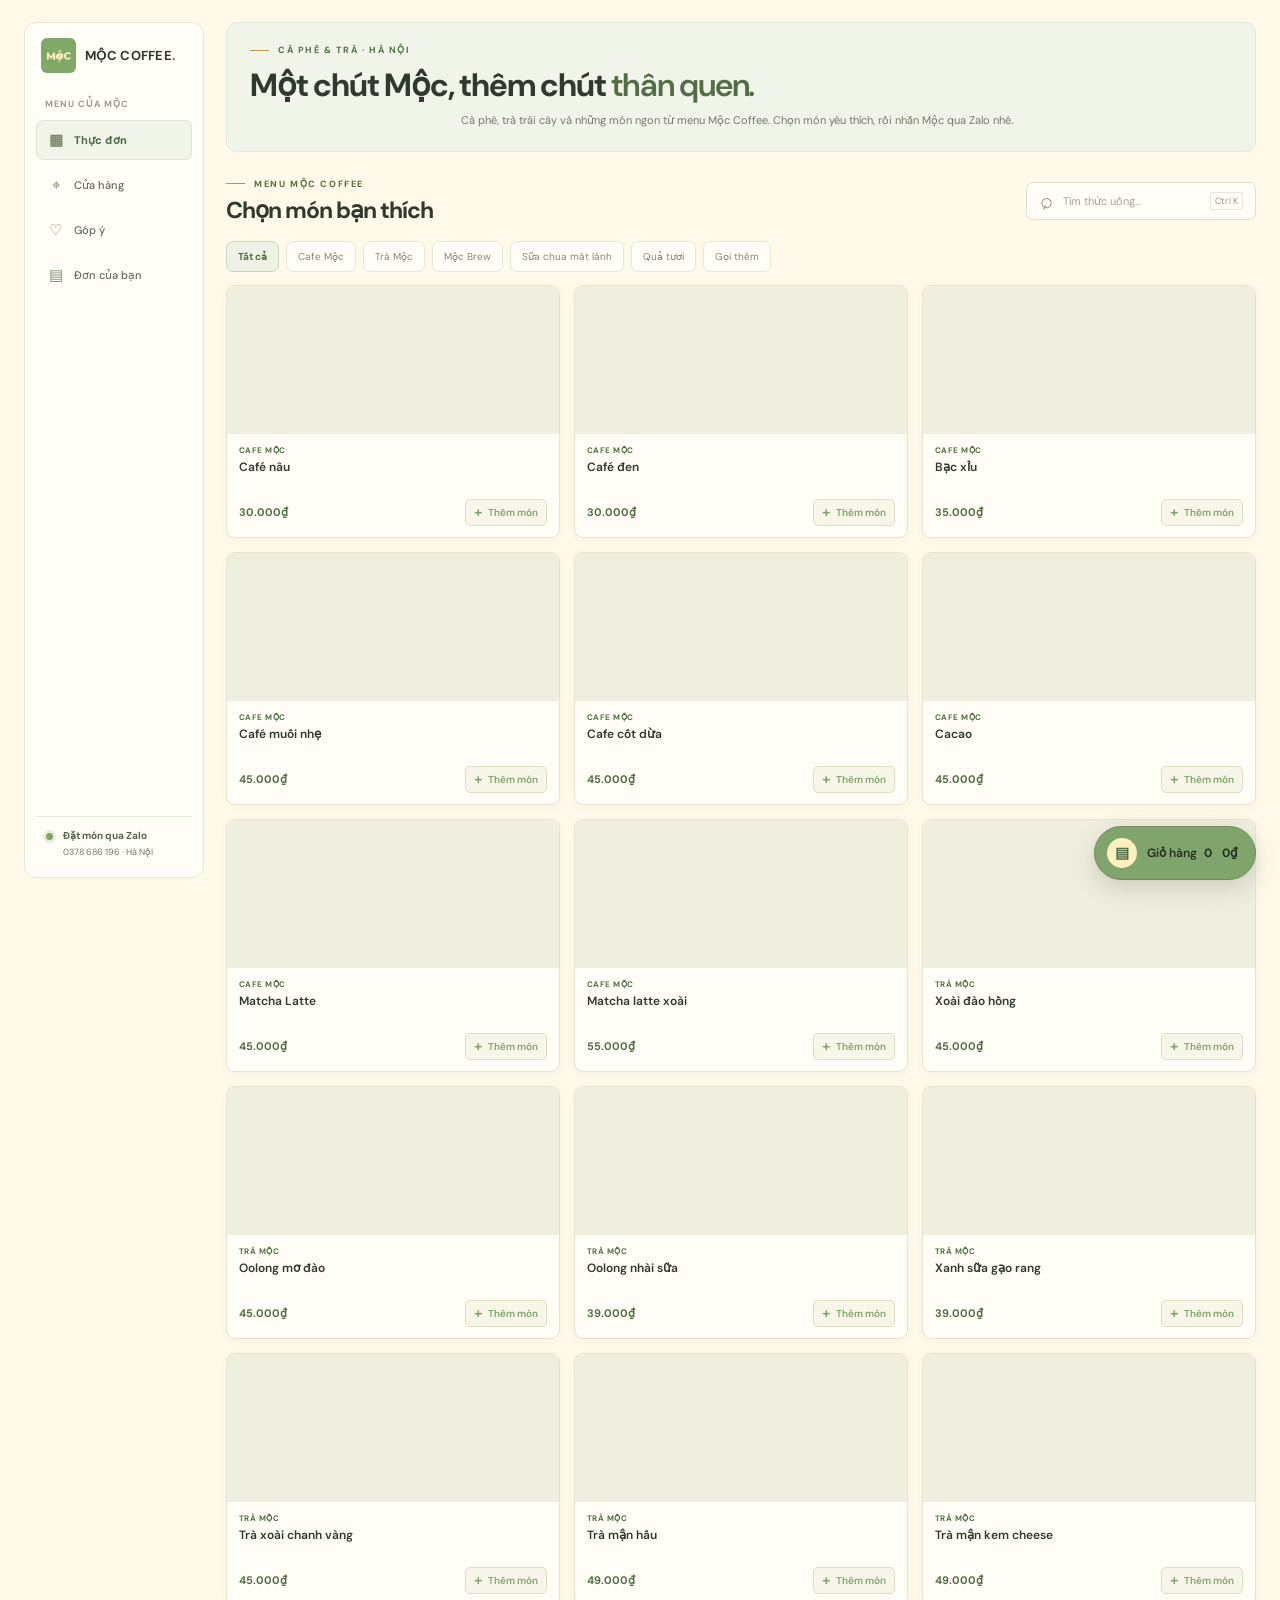
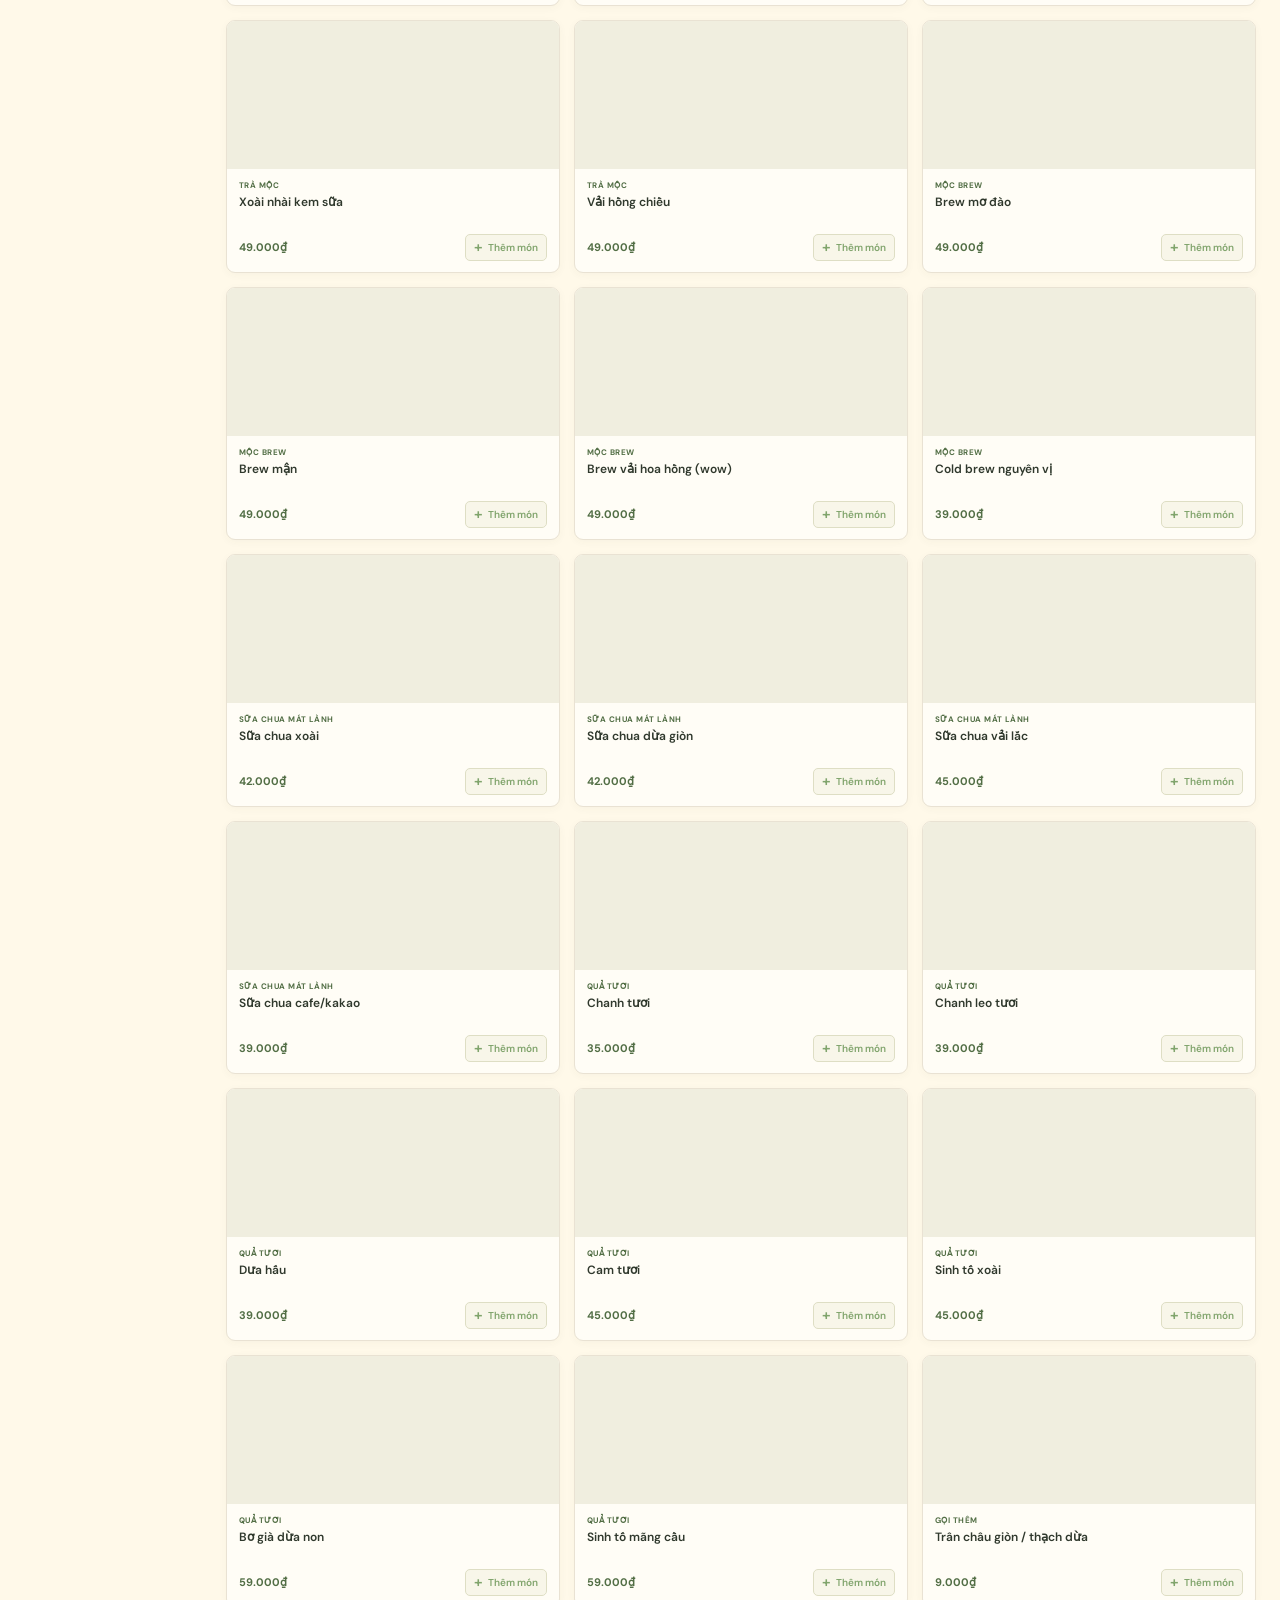
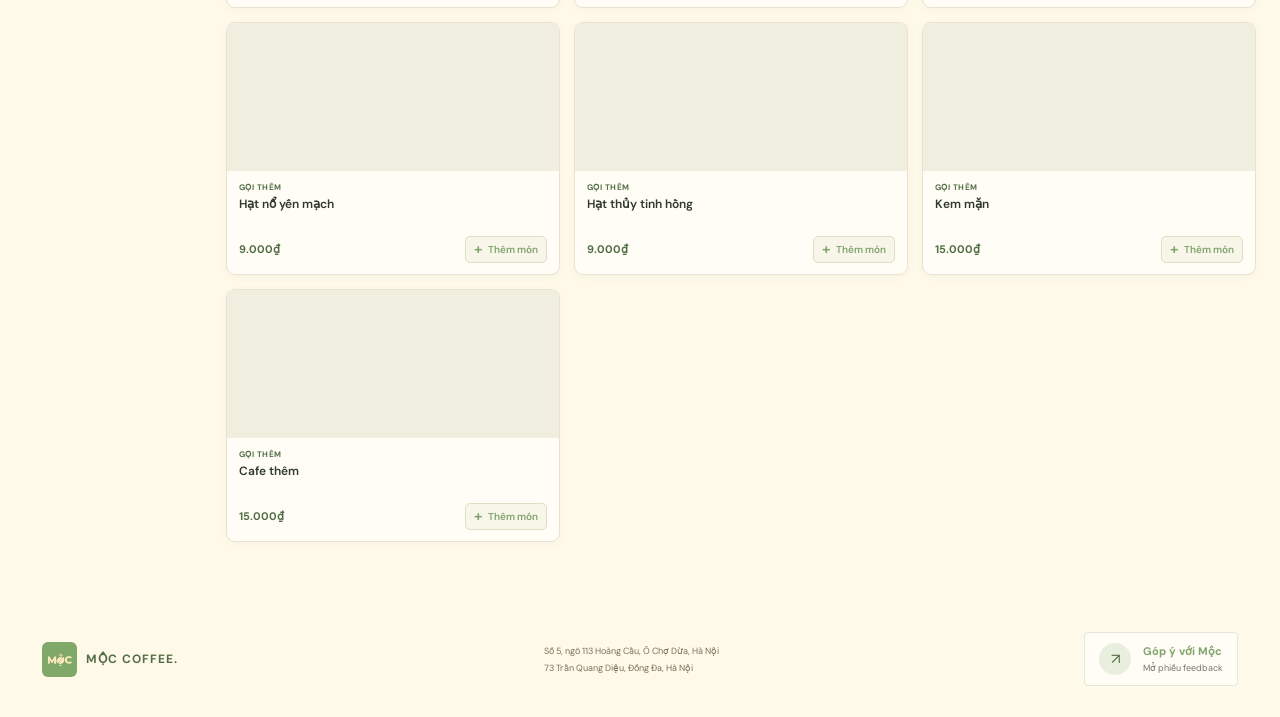
==== index.html @ 2888d380 "Add files via upload" ====
<!doctype html>
<html lang="vi">
  <head>
    <meta charset="UTF-8" />
    <meta name="viewport" content="width=device-width, initial-scale=1.0" />
    <meta
      name="description"
      content="Mộc Coffee Hà Nội — xem menu đồ uống, chọn món và đặt nhanh qua Zalo."
    />
    <meta name="theme-color" content="#faf6ed" />
    <title>Mộc Coffee — Menu đồ uống &amp; đặt món qua Zalo</title>
    <link rel="preconnect" href="https://fonts.googleapis.com" />
    <link rel="preconnect" href="https://fonts.gstatic.com" crossorigin />
    <link
      href="https://fonts.googleapis.com/css2?family=DM+Sans:wght@400;500;600;700&family=Playfair+Display:wght@600;700;800&display=swap"
      rel="stylesheet"
    />
    <link rel="stylesheet" href="styles.css" />
  </head>
  <body class="moc-page">
    <header class="topbar">
      <a class="brand" href="#" aria-label="Mộc Coffee — trang chủ">
        <img class="brand-mark" src="assets/moc-logo.png" alt="" />
        <span>MỘC COFFEE<span class="brand-dot">.</span></span>
      </a>
      <div class="topbar-note"><span class="open-dot"></span> Hai cửa hàng tại Hà Nội</div>
      <button class="topbar-zalo" id="cart-launcher" type="button" data-open-cart aria-haspopup="dialog" aria-controls="cart-dialog" aria-label="Mở giỏ hàng, 0 món">
        <span>Giỏ món</span><span id="launcher-count" class="topbar-cart-count">0</span><strong id="launcher-total">0₫</strong><span aria-hidden="true">↗</span>
      </button>
    </header>
    <button class="floating-cart-toggle" id="floating-cart-toggle" type="button" aria-controls="dashboard-invoice" aria-expanded="false">
      <span class="floating-cart-icon" aria-hidden="true">▤</span>
      <span>Giỏ hàng <strong id="floating-cart-count">0</strong></span>
      <strong id="floating-cart-total">0₫</strong>
    </button>

    <main class="app-shell">
      <aside class="dashboard-sidebar" aria-label="Điều hướng">
        <a class="brand sidebar-brand" href="#" aria-label="Mộc Coffee — trang chủ">
          <img class="brand-mark" src="assets/moc-logo.png" alt="" />
          <span>MỘC COFFEE<span class="brand-dot">.</span></span>
        </a>
        <span class="sidebar-label">MENU CỦA MỘC</span>
        <nav class="sidebar-nav">
          <a class="sidebar-link active" href="#menu"><span aria-hidden="true">▦</span> Thực đơn</a>
          <a class="sidebar-link" href="#store-locations"><span aria-hidden="true">⌖</span> Cửa hàng</a>
          <a class="sidebar-link" href="assets/moc-feedback.pdf" target="_blank" rel="noopener noreferrer"><span aria-hidden="true">♡</span> Góp ý</a>
          <button class="sidebar-link" type="button" data-open-cart aria-haspopup="dialog" aria-controls="cart-dialog"><span aria-hidden="true">▤</span> Đơn của bạn</button>
        </nav>
        <div class="sidebar-note">
          <span class="caption-dot"></span>
          <span><strong>Đặt món qua Zalo</strong><small>0378 686 196 · Hà Nội</small></span>
        </div>
      </aside>

      <div class="dashboard-content">
      <section class="hero">
        <div class="hero-copy">
          <div class="eyebrow"><span class="eyebrow-line"></span> CÀ PHÊ &amp; TRÀ · HÀ NỘI</div>
          <h1>Một chút Mộc, thêm chút <em>thân quen.</em></h1>
          <p>Cà phê, trà trái cây và những món ngon từ menu Mộc Coffee. Chọn món yêu thích, rồi nhắn Mộc qua Zalo nhé.</p>
          <a class="hero-cta" href="#menu">Khám phá menu <span aria-hidden="true">↓</span></a>
          <div class="hero-proof"><span class="proof-stars">✳</span> <strong>Mộc Coffee</strong><span> — Hoàng Cầu &amp; Trần Quang Diệu</span></div>
        </div>
      </section>

      <section class="menu-section" id="menu">
        <div class="section-heading">
          <div>
            <div class="eyebrow"><span class="eyebrow-line"></span> MENU MỘC COFFEE</div>
            <h2>Chọn món bạn thích</h2>
          </div>
          <label class="search-box">
            <span aria-hidden="true">⌕</span>
            <input id="search-input" type="search" placeholder="Tìm thức uống..." aria-label="Tìm thức uống" />
            <kbd>Ctrl K</kbd>
          </label>
        </div>
        <div class="menu-toolbar">
          <nav class="categories" id="categories" aria-label="Danh mục thực đơn"></nav>
          <span class="menu-hint"><span aria-hidden="true">✳</span> Giá niêm yết theo menu Mộc</span>
        </div>
        <div class="menu-grid" id="menu-grid" aria-live="polite"></div>
        <p class="empty-menu" id="empty-menu" hidden>Chưa tìm thấy món này. Thử tìm theo tên khác nhé!</p>
      </section>

      </div>

      <aside class="dashboard-invoice" id="dashboard-invoice" aria-labelledby="invoice-title" hidden>
        <div class="invoice-heading">
          <div><span class="eyebrow"><span class="eyebrow-line"></span> ĐƠN HÀNG</span><h2 id="invoice-title">Giỏ món <span id="invoice-count" class="cart-count">0</span></h2></div>
          <button type="button" class="cart-close invoice-close" id="close-invoice" aria-label="Đóng giỏ hàng">×</button>
        </div>
        <div class="invoice-items" id="invoice-items">
          <p class="invoice-empty">Món bạn chọn sẽ hiện ở đây.</p>
        </div>
        <div class="invoice-summary">
          <div class="invoice-total"><span>Tạm tính</span><strong id="invoice-total">0₫</strong></div>
          <div class="invoice-tax"><span>Thuế VAT (8%)</span><strong id="invoice-tax">0₫</strong></div>
          <div class="invoice-grand-total"><span>Tổng thanh toán</span><strong id="invoice-grand-total">0₫</strong></div>
        </div>
        <button class="invoice-checkout" type="button" data-open-cart aria-haspopup="dialog" aria-controls="cart-dialog">
          Thanh toán <span aria-hidden="true">→</span>
        </button>
        <p class="invoice-footnote">Xác nhận đơn trực tiếp qua Zalo của Mộc.</p>
        <div class="invoice-locations"><span>⌖</span><div><strong>Hai cửa hàng tại Hà Nội</strong><small>Hoàng Cầu · Trần Quang Diệu</small></div></div>
      </aside>

      <dialog class="cart-dialog" id="cart-dialog" aria-labelledby="cart-dialog-title">
        <div class="cart-panel">
          <div class="cart-panel-header">
            <div>
              <span class="eyebrow"><span class="eyebrow-line"></span> ĐẶT MÓN CÙNG MỘC</span>
              <h2 id="cart-dialog-title">Giỏ món <span id="cart-count" class="cart-count">0</span></h2>
            </div>
            <button type="button" class="cart-close" id="close-cart" aria-label="Đóng giỏ món">×</button>
          </div>
          <div class="cart-panel-body">
        <div class="checkout-card">
          <div class="cart-header">
            <button type="button" class="text-button" id="clear-cart" hidden>Xóa hết</button>
          </div>
          <div class="cart-items" id="cart-items">
            <div class="cart-empty">
            <span class="empty-bowl" aria-hidden="true">☕</span>
              <strong>Giỏ món đang trống</strong>
              <span>Chọn món ngon phía trên để bắt đầu nha.</span>
            </div>
          </div>
          <div class="cart-summary">
            <div class="cart-total"><span>Tạm tính</span><strong id="cart-total">0₫</strong></div>
            <div class="cart-tax"><span>Thuế VAT (8%)</span><strong id="cart-tax">0₫</strong></div>
            <div class="cart-grand-total"><span>Tổng thanh toán</span><strong id="cart-grand-total">0₫</strong></div>
          </div>
          <form id="order-form" autocomplete="off" novalidate>
            <div class="form-divider"><span>THÔNG TIN NHẬN MÓN</span></div>
            <label class="field-label" for="customer-name">Tên của bạn</label>
            <input class="form-input" id="customer-name" name="name" autocomplete="off" placeholder="Ví dụ: Minh Anh" required />
            <label class="field-label" for="customer-phone">Số điện thoại</label>
            <input class="form-input" id="customer-phone" name="phone" type="tel" autocomplete="off" inputmode="tel" placeholder="09xx xxx xxx" required />
            <fieldset class="delivery-options">
              <legend class="field-label">Bạn muốn nhận món thế nào?</legend>
              <label class="delivery-option selected" data-delivery-option="delivery">
                <input type="radio" name="delivery" value="delivery" checked />
                <span class="delivery-icon" aria-hidden="true">⌂</span>
                <span><strong>Giao tận nơi</strong><small>Trao đổi phí giao qua Zalo</small></span>
              </label>
              <label class="delivery-option" data-delivery-option="pickup">
                <input type="radio" name="delivery" value="pickup" />
                <span class="delivery-icon" aria-hidden="true">↗</span>
                <span><strong>Đến lấy</strong><small>Chọn một cửa hàng Mộc</small></span>
              </label>
            </fieldset>
            <div id="pickup-field" hidden>
              <label class="field-label" for="pickup-location">Cửa hàng bạn sẽ ghé</label>
              <select class="form-input" id="pickup-location" name="pickupLocation" autocomplete="off" disabled>
                <option value="" selected disabled>Chọn cửa hàng</option>
                <option value="Số 5, ngõ 113 Hoàng Cầu, Ô Chợ Dừa, Hà Nội">Mộc Coffee · Số 5, ngõ 113 Hoàng Cầu</option>
                <option value="73 Trần Quang Diệu, Đống Đa, Hà Nội">Mộc Coffee · 73 Trần Quang Diệu</option>
              </select>
            </div>
            <div id="address-field">
              <label class="field-label" for="customer-address">Địa chỉ giao hàng</label>
              <input class="form-input" id="customer-address" name="address" autocomplete="off" placeholder="Số nhà, tên đường, phường..." required />
            </div>
            <label class="field-label" for="order-note">Lời nhắn cho bếp <span class="optional">(không bắt buộc)</span></label>
            <textarea class="form-input note-input" id="order-note" name="note" rows="2" placeholder="Ít đá, ít ngọt..."></textarea>
            <p class="form-error" id="form-error" role="alert" hidden></p>
            <button class="submit-order" id="submit-order" type="submit">
              <span>Soạn đơn và mở Zalo</span><span aria-hidden="true">↗</span>
            </button>
            <p class="privacy-note"><span aria-hidden="true">♡</span> Mộc sẽ xác nhận đơn qua Zalo.</p>
          </form>
        </div>
          </div>
        </div>
      </dialog>

      <dialog class="customize-dialog" id="customize-dialog" aria-labelledby="customize-title">
        <form id="customize-form" class="customize-panel">
          <div class="customize-header">
            <div>
              <span class="eyebrow"><span class="eyebrow-line"></span> TÙY CHỈNH LY CỦA BẠN</span>
              <h2 id="customize-title">Chọn theo khẩu vị</h2>
              <p id="customize-item-name"></p>
            </div>
            <button type="button" class="cart-close" id="close-customize" aria-label="Đóng tùy chỉnh">×</button>
          </div>
          <div class="customize-options">
            <fieldset class="customize-group">
              <legend>Mức đường</legend>
              <div class="choice-list">
                <label class="choice-chip"><input type="radio" name="sugar" value="0%" /><span>Không đường</span></label>
                <label class="choice-chip"><input type="radio" name="sugar" value="30%" /><span>30%</span></label>
                <label class="choice-chip"><input type="radio" name="sugar" value="50%" /><span>50%</span></label>
                <label class="choice-chip"><input type="radio" name="sugar" value="70%" /><span>70%</span></label>
                <label class="choice-chip"><input type="radio" name="sugar" value="100%" checked /><span>100%</span></label>
              </div>
            </fieldset>
            <fieldset class="customize-group">
              <legend>Lượng đá</legend>
              <div class="choice-list">
                <label class="choice-chip"><input type="radio" name="ice" value="Không đá" /><span>Không đá</span></label>
                <label class="choice-chip"><input type="radio" name="ice" value="Ít đá" /><span>Ít đá</span></label>
                <label class="choice-chip"><input type="radio" name="ice" value="Bình thường" checked /><span>Bình thường</span></label>
              </div>
            </fieldset>
            <fieldset class="customize-group">
              <legend>Topping <span class="optional">(có thể chọn nhiều)</span></legend>
              <div class="topping-list" id="topping-list"></div>
            </fieldset>
          </div>
          <div class="customize-footer">
            <span class="customize-price" id="customize-price"></span>
            <button class="submit-order" type="submit"><span>Thêm vào giỏ</span><span aria-hidden="true">+</span></button>
          </div>
        </form>
      </dialog>
    </main>

    <footer class="footer">
      <a class="brand footer-brand" href="#"><img class="brand-mark" src="assets/moc-logo.png" alt="" /><span>MỘC COFFEE<span class="brand-dot">.</span></span></a>
      <div class="footer-addresses" id="store-locations"><span>Số 5, ngõ 113 Hoàng Cầu, Ô Chợ Dừa, Hà Nội</span><span>73 Trần Quang Diệu, Đống Đa, Hà Nội</span></div>
      <a class="feedback-link" href="assets/moc-feedback.pdf" target="_blank" rel="noopener noreferrer">
        <span class="feedback-link-mark" aria-hidden="true">↗</span>
        <span><strong>Góp ý với Mộc</strong><small>Mở phiếu feedback</small></span>
      </a>
    </footer>

    <dialog class="order-dialog" id="order-dialog" aria-labelledby="dialog-title">
      <button class="dialog-close" id="dialog-close" type="button" aria-label="Đóng">×</button>
      <div class="dialog-mark" aria-hidden="true">✓</div>
      <div class="eyebrow"><span class="eyebrow-line"></span> ĐƠN ĐÃ SẴN SÀNG</div>
      <h2 id="dialog-title">Nhắn Mộc<br /><em>qua Zalo nhé!</em></h2>
      <p class="dialog-explainer">Đơn đã được sao chép và Zalo đang mở. Dán tin nhắn vào khung chat, kiểm tra lại rồi nhấn gửi để Mộc xác nhận nhé.</p>
      <textarea class="order-message" id="order-message" rows="10" readonly aria-label="Nội dung đơn hàng"></textarea>
      <div class="dialog-actions">
        <button class="copy-order" id="copy-order" type="button">Sao chép nội dung</button>
        <a class="open-zalo" id="open-zalo" href="https://zalo.me/0378686196" target="_blank" rel="noopener noreferrer">Nhắn Mộc trên Zalo <span aria-hidden="true">↗</span></a>
      </div>
        <p class="demo-zalo-note" id="zalo-contact-note">Zalo Mộc Coffee · 0378 686 196 · Đơn được xác nhận sau khi quán phản hồi.</p>
      <p class="copy-status" id="copy-status" role="status" aria-live="polite"></p>
    </dialog>

    <script src="moc.js"></script>
  </body>
</html>
---- styles.css ----
:root {
  color-scheme: light;
  --paper: #f7f5ef;
  --surface: #fffefa;
  --ink: #292b23;
  --muted: #77796d;
  --green: #355a43;
  --green-deep: #264331;
  --green-soft: #e7ecdf;
  --orange: #e58b53;
  --line: #eae8df;
  --serif: "Playfair Display", Georgia, serif;
  --sans: "DM Sans", "Segoe UI", sans-serif;
}

* { box-sizing: border-box; }
html { scroll-behavior: smooth; scroll-padding-top: 32px; }
body { margin: 0; background: var(--paper); color: var(--ink); font-family: var(--sans); font-size: 15px; -webkit-font-smoothing: antialiased; }
button, input, textarea { font: inherit; }
button, a { -webkit-tap-highlight-color: transparent; }
a { color: inherit; text-decoration: none; }
button:focus-visible, a:focus-visible, input:focus-visible, textarea:focus-visible { outline: 3px solid #e8a579; outline-offset: 3px; }

.topbar { height: 76px; max-width: 1240px; margin: auto; padding: 0 42px; display: flex; align-items: center; justify-content: space-between; border-bottom: 1px solid rgba(42, 48, 37, .08); }
.brand { display: inline-flex; align-items: center; gap: 10px; font-size: 17px; font-weight: 700; letter-spacing: -.5px; }
.brand-mark { width: 34px; height: 34px; display: grid; place-items: center; border-radius: 50%; color: #fff; background: var(--green); font-family: var(--serif); font-size: 19px; }
.brand-dot { color: var(--orange); }
.topbar-note { display: flex; align-items: center; gap: 8px; color: var(--muted); font-size: 12px; }
.open-dot, .caption-dot { width: 7px; height: 7px; border-radius: 50%; background: #79a36c; box-shadow: 0 0 0 3px #79a36c25; }
.note-divider { color: #b7b6ac; }
.topbar-zalo { color: var(--green); font-size: 13px; font-weight: 700; }
.topbar-zalo span { padding-left: 5px; color: var(--orange); }

.hero { max-width: 1240px; min-height: 470px; margin: auto; padding: 54px 42px 58px; display: grid; grid-template-columns: .9fr 1.1fr; align-items: center; gap: 58px; }
.hero-copy { padding: 15px 0 0 6px; }
.eyebrow { display: flex; align-items: center; gap: 9px; color: var(--green); font-size: 10px; font-weight: 700; letter-spacing: 1.6px; }
.eyebrow-line { width: 19px; height: 1px; background: var(--orange); }
h1, h2, h3, p { margin-top: 0; }
.hero h1 { margin: 19px 0 16px; font-family: var(--serif); font-size: clamp(42px, 5vw, 65px); line-height: 1.09; letter-spacing: -2.3px; font-weight: 700; }
h1 em, h2 em { color: var(--green); font-weight: 600; }
.hero-copy > p { max-width: 405px; color: var(--muted); font-size: 14px; line-height: 1.8; }
.hero-cta { display: inline-flex; align-items: center; gap: 25px; padding: 14px 18px; margin-top: 10px; background: var(--green); color: #fff; border-radius: 4px; font-size: 12px; font-weight: 600; transition: background .2s, transform .2s; }
.hero-cta:hover, .submit-order:hover { background: var(--green-deep); transform: translateY(-1px); }
.hero-cta span { color: #c9d6c6; font-size: 16px; }
.hero-proof { display: flex; align-items: center; gap: 7px; margin-top: 23px; color: var(--muted); font-size: 11px; }
.proof-stars { color: #dc9956; letter-spacing: 2px; font-size: 12px; }
.hero-proof strong { color: var(--ink); }
.hero-image { position: relative; height: 345px; border-radius: 3px; }
.hero-image::before { position: absolute; z-index: 0; content: ""; inset: 14px -14px -14px 14px; border: 1px solid #d5dacd; border-radius: 3px; }
.hero-image img { position: relative; z-index: 1; width: 100%; height: 100%; object-fit: cover; border-radius: 3px; }
.hero-badge { position: absolute; z-index: 2; top: 20px; left: -21px; width: 76px; height: 76px; display: flex; flex-direction: column; justify-content: center; align-items: center; gap: 3px; border-radius: 50%; background: #fbf8ee; color: var(--green); text-align: center; box-shadow: 0 4px 20px #2c38241c; }
.hero-badge span { color: var(--orange); font-size: 13px; }
.hero-badge strong { font-family: var(--serif); font-size: 10px; line-height: 1.25; }
.hero-image-caption { position: absolute; z-index: 2; right: 13px; bottom: 13px; display: flex; align-items: center; gap: 9px; padding: 9px 12px; border-radius: 2px; background: #fffefaed; color: #4e5148; font-size: 10px; }

.menu-section { max-width: 1240px; padding: 55px 42px 70px; margin: auto; }
.section-heading { display: flex; justify-content: space-between; align-items: end; gap: 20px; }
.section-heading h2, .order-intro h2 { margin: 12px 0 0; font-family: var(--serif); font-size: 35px; letter-spacing: -.9px; line-height: 1.2; }
.search-box { width: 250px; height: 42px; display: flex; align-items: center; gap: 9px; padding: 0 12px; border: 1px solid #e1dfd5; border-radius: 3px; background: var(--surface); color: #8d8e82; }
.search-box > span { font-size: 22px; line-height: 1; transform: rotate(-20deg); }
.search-box input { width: 100%; border: 0; outline: 0; background: transparent; color: var(--ink); font-size: 11px; }
.search-box input::placeholder { color: #a4a499; }
.search-box kbd { flex: 0 0 auto; padding: 2px 4px; border: 1px solid var(--line); border-radius: 2px; color: #99998d; font: 9px var(--sans); }
.menu-toolbar { display: flex; align-items: center; justify-content: space-between; gap: 20px; margin: 27px 0 21px; border-bottom: 1px solid var(--line); }
.categories { display: flex; gap: 23px; overflow-x: auto; scrollbar-width: none; }
.categories::-webkit-scrollbar { display: none; }
.category-button { flex: 0 0 auto; padding: 0 0 12px; border: 0; border-bottom: 2px solid transparent; background: none; color: #85867c; cursor: pointer; font-size: 11px; transition: color .18s, border-color .18s; }
.category-button:hover, .category-button.active { border-bottom-color: var(--green); color: var(--green); font-weight: 700; }
.menu-hint { flex: 0 0 auto; padding-bottom: 12px; color: #8a8b7e; font-size: 10px; }
.menu-hint span { color: var(--orange); }
.menu-grid { display: grid; grid-template-columns: repeat(4, minmax(0, 1fr)); gap: 18px; }
.food-card { overflow: hidden; border: 1px solid #eceae1; border-radius: 3px; background: var(--surface); transition: transform .2s, box-shadow .2s; }
.food-card:hover { transform: translateY(-3px); box-shadow: 0 9px 25px #34402c0c; }
.food-image { position: relative; height: 155px; overflow: hidden; background: #e5e5d8; }
.food-image img { width: 100%; height: 100%; display: block; object-fit: cover; transition: transform .3s; }
.food-card:hover .food-image img { transform: scale(1.035); }
.food-tag { position: absolute; top: 10px; left: 10px; padding: 5px 8px; border-radius: 2px; background: #fffefaed; color: var(--green); font-size: 9px; font-weight: 700; }
.food-details { padding: 13px 13px 12px; }
.food-topline { display: flex; justify-content: space-between; align-items: start; gap: 8px; }
.food-name { margin: 0; font-family: var(--serif); font-size: 15px; line-height: 1.35; }
.food-rating { flex: 0 0 auto; color: #d78c47; font-size: 10px; }
.food-description { min-height: 31px; margin: 7px 0 13px; color: #898a7f; font-size: 10px; line-height: 1.55; }
.food-bottom { display: flex; justify-content: space-between; align-items: center; gap: 5px; }
.food-price { color: var(--green); font-size: 13px; font-weight: 700; }
.add-button { display: inline-flex; align-items: center; gap: 5px; padding: 7px 9px; border: 1px solid #dfe5da; border-radius: 2px; background: #f6f8f2; color: var(--green); cursor: pointer; font-size: 10px; font-weight: 600; transition: all .18s; }
.add-button:hover { border-color: var(--green); background: var(--green); color: white; }
.add-button span { font-size: 15px; line-height: 10px; }
.empty-menu { padding: 30px 0; color: var(--muted); text-align: center; font-size: 13px; }

.order-section { display: grid; grid-template-columns: 1fr minmax(390px, .92fr); align-items: start; gap: 9%; max-width: 1240px; margin: 0 auto; padding: 76px 8.7% 84px; background: #edf0e7; scroll-margin-top: 10px; }
.order-intro { padding-top: 31px; }
.order-intro h2 { margin-top: 16px; font-size: 42px; }
.order-intro > p { max-width: 330px; margin: 18px 0 34px; color: var(--muted); font-size: 13px; line-height: 1.8; }
.order-steps { display: grid; gap: 17px; color: #5d6157; font-size: 11px; }
.order-steps div { display: flex; align-items: center; gap: 12px; }
.order-steps span { color: #a8ad9f; font-size: 10px; letter-spacing: .5px; }
.checkout-card { padding: 25px 26px 19px; border: 1px solid #eae8df; border-radius: 3px; background: var(--surface); box-shadow: 0 8px 26px #303e2610; }
.cart-header { display: flex; align-items: center; justify-content: space-between; padding-bottom: 14px; border-bottom: 1px solid var(--line); }
.cart-header h3 { margin: 0; font-family: var(--serif); font-size: 19px; }
.cart-count { display: inline-grid; min-width: 20px; height: 20px; place-items: center; padding: 0 5px; border-radius: 50%; background: var(--green-soft); color: var(--green); font: 600 10px var(--sans); vertical-align: 2px; }
.text-button { padding: 4px; border: 0; background: transparent; color: #89897e; cursor: pointer; font-size: 10px; }
.text-button:hover { color: #a74b38; }
.cart-items { min-height: 74px; }
.cart-empty { min-height: 91px; display: flex; flex-direction: column; align-items: center; justify-content: center; gap: 4px; color: #8a8b80; text-align: center; font-size: 10px; }
.empty-bowl { font-size: 22px; }
.cart-empty strong { color: #56584f; font-size: 11px; }
.cart-row { display: grid; grid-template-columns: 1fr auto; gap: 7px 10px; padding: 12px 0; border-bottom: 1px solid #f0eee7; }
.cart-row-main { display: flex; justify-content: space-between; gap: 8px; align-items: baseline; }
.cart-row-name { font-family: var(--serif); font-size: 12px; }
.cart-row-price { color: var(--green); font-size: 11px; font-weight: 700; white-space: nowrap; }
.quantity-control { grid-column: 1 / -1; display: flex; align-items: center; gap: 8px; }
.quantity-control button { width: 23px; height: 23px; display: grid; place-items: center; border: 1px solid #e4e6dc; border-radius: 2px; background: #fff; color: var(--green); cursor: pointer; font-size: 15px; line-height: 1; }
.quantity-control button:hover { border-color: var(--green); }
.quantity-control span { min-width: 13px; text-align: center; font-size: 11px; }
.cart-total { display: flex; justify-content: space-between; align-items: center; padding: 15px 0 17px; border-top: 1px solid var(--line); color: #696b61; font-size: 11px; }
.cart-total strong { color: var(--ink); font-size: 16px; }
.form-divider { display: flex; align-items: center; gap: 11px; margin: 3px 0 15px; color: #9a9a8f; font-size: 9px; letter-spacing: 1.1px; }
.form-divider::after { height: 1px; flex: 1; background: var(--line); content: ""; }
.field-label { display: block; margin: 12px 0 6px; color: #55574e; font-size: 10px; font-weight: 600; }
.form-input { width: 100%; min-height: 39px; padding: 10px 11px; border: 1px solid #e6e4db; border-radius: 2px; background: #fffefa; color: var(--ink); font-size: 11px; }
.form-input::placeholder { color: #aeaea2; }
.note-input { min-height: 58px; resize: vertical; }
.optional { color: #a4a49a; font-weight: 400; }
.delivery-options { display: grid; grid-template-columns: 1fr 1fr; gap: 8px; margin: 14px 0 4px; padding: 0; border: 0; }
.delivery-options legend { margin-bottom: 7px; padding: 0; }
.delivery-option { display: flex; align-items: center; gap: 8px; padding: 9px 7px; border: 1px solid #e7e5dc; border-radius: 2px; cursor: pointer; transition: border-color .15s, background .15s; }
.delivery-option.selected { border-color: #9bac91; background: #f5f7f1; }
.delivery-option input { position: absolute; width: 1px; height: 1px; opacity: 0; }
.delivery-option input:focus-visible + .delivery-icon { outline: 3px solid #e8a579; outline-offset: 2px; }
.delivery-icon { width: 23px; height: 23px; display: grid; place-items: center; border-radius: 50%; background: var(--green-soft); color: var(--green); font-size: 14px; }
.delivery-option strong, .delivery-option small { display: block; }
.delivery-option strong { color: #41443d; font-size: 9px; }
.delivery-option small { margin-top: 3px; color: #94958b; font-size: 8px; }
.form-error { margin: 12px 0 0; color: #b24032; font-size: 11px; }
.submit-order { width: 100%; display: flex; justify-content: space-between; align-items: center; margin-top: 18px; padding: 14px 15px; border: 0; border-radius: 2px; background: var(--green); color: #fff; cursor: pointer; font-size: 11px; font-weight: 600; transition: background .2s, transform .2s; }
.submit-order span:last-child { color: #ced9c8; font-size: 15px; }
.privacy-note { margin: 10px 0 0; color: #a2a297; text-align: center; font-size: 9px; }
.privacy-note span { padding-right: 3px; color: #b58977; }

.footer { max-width: 1240px; min-height: 82px; display: flex; align-items: center; justify-content: space-between; gap: 15px; margin: auto; padding: 15px 42px; color: #8c8d82; font-size: 10px; }
.footer-brand { color: var(--ink); font-size: 13px; }
.footer-brand .brand-mark { width: 28px; height: 28px; font-size: 16px; }
.demo-note code { padding: 2px 4px; border-radius: 2px; background: #e9e7de; color: #66675d; font: 9px ui-monospace, monospace; }

.order-dialog { position: fixed; width: min(460px, calc(100vw - 32px)); max-height: min(90vh, 760px); overflow-y: auto; padding: 34px 34px 27px; border: 1px solid var(--line); border-radius: 4px; background: var(--surface); color: var(--ink); box-shadow: 0 22px 80px #1e271d38; }
.order-dialog::backdrop { background: #20261dcc; backdrop-filter: blur(3px); }
.dialog-close { position: absolute; top: 13px; right: 15px; width: 28px; height: 28px; border: 0; border-radius: 50%; background: #f0efe8; color: #77796d; cursor: pointer; font-size: 20px; line-height: 1; }
.dialog-mark { width: 38px; height: 38px; display: grid; place-items: center; margin-bottom: 18px; border-radius: 50%; background: var(--green-soft); color: var(--green); font-size: 17px; }
.order-dialog h2 { margin: 11px 0 10px; font-family: var(--serif); font-size: 28px; line-height: 1.2; }
.dialog-explainer { margin-bottom: 14px; color: var(--muted); font-size: 11px; line-height: 1.7; }
.order-message { width: 100%; padding: 12px; border: 1px solid var(--line); border-radius: 2px; background: #faf9f5; color: #51534a; resize: vertical; font: 10px/1.65 var(--sans); }
.dialog-actions { display: grid; grid-template-columns: 1fr 1fr; gap: 9px; margin-top: 12px; }
.dialog-actions button, .dialog-actions a { min-height: 42px; display: flex; align-items: center; justify-content: center; gap: 8px; border-radius: 2px; cursor: pointer; font-size: 10px; font-weight: 700; }
.copy-order { border: 1px solid #dfe5da; background: #f4f6f0; color: var(--green); }
.copy-order:hover { background: var(--green-soft); }
.open-zalo { background: var(--green); color: white; }
.open-zalo:hover { background: var(--green-deep); }
.demo-zalo-note { margin: 11px 0 0; color: #9a8171; text-align: center; font-size: 9px; line-height: 1.5; }
.copy-status { min-height: 14px; margin: 7px 0 0; color: var(--green); text-align: center; font-size: 10px; }

@media (min-width: 1241px) { .order-section { border-radius: 4px; } }
@media (max-width: 900px) {
  .topbar { padding: 0 25px; }
  .hero { min-height: 410px; padding: 45px 25px; gap: 34px; }
  .hero-image { height: 300px; }
  .menu-section { padding: 45px 25px 60px; }
  .menu-grid { grid-template-columns: repeat(2, minmax(0, 1fr)); gap: 14px; }
  .food-image { height: 190px; }
  .order-section { grid-template-columns: .75fr 1fr; gap: 5%; padding: 55px 6%; }
  .checkout-card { padding: 21px; }
  .footer { padding: 15px 25px; }
}
@media (max-width: 760px) {
  .hero { grid-template-columns: 1fr; min-height: unset; padding: 42px 32px 48px; }
  .hero-copy { max-width: 560px; }
  .hero h1 { font-size: clamp(48px, 8vw, 62px); }
  .hero-image { height: min(390px, 56vw); }
  .order-section { max-width: 600px; grid-template-columns: 1fr; gap: 28px; padding: 50px 35px; }
}
@media (max-width: 620px) {
  .topbar { height: 63px; padding: 0 18px; }
  .brand { gap: 8px; font-size: 15px; }
  .brand-mark { width: 30px; height: 30px; font-size: 17px; }
  .topbar-note { gap: 6px; font-size: 9px; }
  .topbar-zalo { font-size: 11px; }
  .hero { display: flex; flex-direction: column; align-items: stretch; gap: 30px; padding: 37px 20px 46px; }
  .hero-copy { padding: 0; }
  .hero h1 { font-size: clamp(43px, 12vw, 58px); letter-spacing: -1.9px; }
  .hero-copy > p { max-width: 360px; font-size: 13px; }
  .hero-proof { margin-top: 17px; }
  .hero-image { height: clamp(215px, 65vw, 320px); margin-right: 9px; }
  .hero-badge { top: 13px; left: -10px; width: 68px; height: 68px; }
  .menu-section { padding: 47px 19px 50px; }
  .section-heading { align-items: start; flex-direction: column; gap: 16px; }
  .section-heading h2 { font-size: 29px; }
  .search-box { width: 100%; }
  .search-box kbd { display: none; }
  .menu-toolbar { align-items: start; flex-direction: column; gap: 11px; margin: 23px 0 15px; }
  .categories { width: 100%; gap: 20px; }
  .category-button { padding-bottom: 10px; }
  .menu-hint { padding-bottom: 0; }
  .menu-grid { gap: 10px; }
  .food-image { height: clamp(115px, 35vw, 175px); }
  .food-tag { top: 7px; left: 7px; padding: 4px 6px; font-size: 8px; }
  .food-details { padding: 10px 9px; }
  .food-name { font-size: 13px; }
  .food-rating { font-size: 9px; }
  .food-description { min-height: 43px; margin: 6px 0 10px; font-size: 9px; }
  .food-bottom { align-items: start; flex-direction: column; }
  .add-button { padding: 6px 8px; }
  .order-section { display: flex; flex-direction: column; gap: 27px; padding: 47px 18px 48px; }
  .order-intro { padding-top: 0; }
  .order-intro h2 { font-size: 36px; }
  .order-intro > p { margin: 13px 0 18px; font-size: 12px; }
  .order-steps { gap: 10px; }
  .checkout-card { width: 100%; padding: 19px 15px 16px; }
  .footer { min-height: unset; flex-wrap: wrap; padding: 21px 19px; }
  .footer > span:nth-child(2) { order: 3; width: 100%; }
  .demo-note { max-width: 155px; text-align: right; line-height: 1.6; }
  .order-dialog { padding: 29px 21px 21px; }
}
@media (prefers-reduced-motion: reduce) {
  *, *::before, *::after { scroll-behavior: auto !important; transition-duration: .01ms !important; animation-duration: .01ms !important; }
}

:root {
  --paper: #faf6ed;
  --surface: #fffdf6;
  --ink: #40382f;
  --muted: #817763;
  --green: #66683e;
  --green-deep: #535731;
  --green-soft: #eeeedc;
  --orange: #aaa054;
  --line: #ebe4d5;
}

body { background: var(--paper); }
.brand { gap: 9px; font-size: 15px; letter-spacing: 1px; }
.brand-mark { width: 42px; height: 42px; border-radius: 6px; background: transparent; object-fit: cover; }
.brand-dot { color: #858550; }
.open-dot, .caption-dot { background: #858a51; box-shadow: 0 0 0 3px #858a5125; }
.hero { grid-template-columns: 1fr 1.1fr; }
.hero h1 { font-family: var(--sans); font-size: clamp(40px, 4.5vw, 57px); font-weight: 700; letter-spacing: -2px; }
.hero h1 em { color: var(--green); font-style: normal; }
.hero-copy > p { line-height: 1.75; }
.hero-image { overflow: visible; height: auto; aspect-ratio: 1.41; }
.hero-image img { border: 1px solid #e8dfcb; }
.hero-image::before { border-color: #dbd3bc; }
.hero-badge { top: 17px; left: -20px; width: 65px; height: 65px; background: transparent; box-shadow: 0 4px 20px #2c38241c; }
.hero-badge img { width: 100%; height: 100%; border: 0; border-radius: 50%; object-fit: cover; }
.hero-image-caption { font-size: 10px; }
.section-heading h2, .order-intro h2 { font-family: var(--sans); font-weight: 700; letter-spacing: -1px; }
.categories { gap: 19px; }
.category-button.active, .category-button:hover { border-bottom-color: var(--green); color: var(--green); }
.food-card { border-color: #e9e2d3; border-radius: 5px; background: var(--surface); }
.food-card:hover { box-shadow: 0 9px 25px #4e48290e; }
.food-image { height: 160px; background: #f0eadc; }
.food-image img { object-position: center; }
.food-tag { border-radius: 3px; background: #f9f6eced; color: var(--green); }
.food-name, .cart-row-name, .checkout-card h3 { font-family: var(--sans); font-weight: 600; }
.food-name { font-size: 14px; }
.food-description { display: none; }
.food-bottom { margin-top: 15px; }
.food-price { color: var(--green); }
.add-button { border-color: #dedec4; background: #f8f6e9; color: var(--green); }
.add-button:hover { border-color: var(--green); background: var(--green); color: white; }
.order-section { background: #f0eedf; }
.order-intro h2 em { color: var(--green); font-style: normal; }
.order-contact { color: var(--green); }
.checkout-card { border-color: #e9e2d3; border-radius: 5px; }
.cart-count, .delivery-icon { background: var(--green-soft); color: var(--green); }
.delivery-option.selected { border-color: #a7aa82; background: #f8f8ed; }
.form-input { border-radius: 3px; }
.submit-order { background: var(--green); border-radius: 3px; }
.footer { min-height: 115px; flex-wrap: wrap; }
.footer-addresses { display: grid; gap: 5px; color: #77745d; font-size: 9px; }
.feedback-link { display: flex; align-items: center; gap: 10px; padding: 8px; border: 1px solid var(--line); border-radius: 4px; background: var(--surface); }
.feedback-link:hover { border-color: #b7b68d; }
.feedback-link > img { width: 56px; height: 56px; object-fit: cover; }
.feedback-link strong, .feedback-link small { display: block; }
.feedback-link strong { color: var(--green); font-size: 11px; }
.feedback-link small { padding-top: 4px; color: var(--muted); font-size: 9px; }
.footer-brand { font-size: 12px; }
.footer-brand .brand-mark { width: 35px; height: 35px; }
.order-dialog h2 { font-family: var(--sans); font-weight: 700; letter-spacing: -1px; }
.order-dialog h2 em { color: var(--green); font-style: normal; }
.dialog-mark { background: var(--green-soft); color: var(--green); }
.open-zalo, .open-zalo:hover { background: var(--green); }
.open-zalo:hover, .submit-order:hover { background: var(--green-deep); }
.demo-zalo-note { color: #77745d; }

@media (max-width: 1100px) and (min-width: 621px) {
  .menu-grid { grid-template-columns: repeat(3, minmax(0, 1fr)); }
  .food-card { grid-template-columns: 82px minmax(0, 1fr); }
}
@media (max-width: 760px) {
  .hero { grid-template-columns: 1fr; }
  .hero h1 { font-size: clamp(40px, 8vw, 54px); }
  .hero-image { height: auto; }
}
@media (max-width: 620px) {
  .topbar-note { max-width: 130px; }
  .hero h1 { font-size: clamp(39px, 10.5vw, 49px); }
  .hero-image { height: auto; }
  .food-image { height: clamp(105px, 31vw, 155px); }
  .food-name { min-height: 38px; font-size: 12px; }
  .food-bottom { margin-top: 8px; }
  .feedback-link { padding: 5px; }
  .feedback-link > img { width: 44px; height: 44px; }
  .footer-addresses { order: 4; width: 100%; }
}

.food-card { display: grid; grid-template-columns: 105px minmax(0, 1fr); min-height: 120px; align-items: stretch; }
.food-image { height: auto; min-height: 120px; }
.food-image img { height: 100%; object-fit: cover; }
.food-details { display: flex; flex-direction: column; justify-content: center; padding: 11px 12px; }
.food-category { margin-bottom: 5px; color: #858550; font-size: 8px; font-weight: 700; letter-spacing: .45px; text-transform: uppercase; }
.food-name { min-height: 0; }
.food-bottom { margin-top: auto; padding-top: 12px; }
@media (max-width: 620px) {
  .menu-grid { grid-template-columns: 1fr; }
  .food-card { grid-template-columns: 82px minmax(0, 1fr); min-height: 106px; }
  .food-image { min-height: 106px; }
  .food-details { padding: 10px 12px; }
  .food-bottom { align-items: center; flex-direction: row; margin-top: auto; padding-top: 8px; }
  .food-name { min-height: 0; }
}

.topbar-zalo {
  padding: 8px 0 8px 8px;
  border: 0;
  background: transparent;
  cursor: pointer;
  font-family: var(--sans);
}
.order-section {
  max-width: 1100px;
  margin: 0 auto;
  padding: 55px 9%;
  border-radius: 5px;
  background: #f0eedf;
  scroll-margin-top: 20px;
}
.order-intro { max-width: 660px; margin: 0 auto; text-align: center; }
.order-intro > .eyebrow, .order-steps div { justify-content: center; }
.order-intro h2 { font-size: 34px; }
.order-intro > p { max-width: 480px; margin: 14px auto 20px; }
.order-steps { grid-template-columns: repeat(3, 1fr); gap: 12px; }
.order-steps div { font-size: 10px; }
.order-open-button {
  display: inline-flex;
  align-items: center;
  justify-content: center;
  gap: 14px;
  min-width: 155px;
  margin-top: 24px;
  padding: 13px 17px;
  border: 0;
  border-radius: 3px;
  background: var(--green);
  color: #fff;
  cursor: pointer;
  font-size: 11px;
  font-weight: 700;
  transition: background .2s, transform .2s;
}
.order-open-button:hover { transform: translateY(-1px); background: var(--green-deep); }
.order-open-button span { color: #e6e5d6; font-size: 15px; }

.cart-dialog {
  position: fixed;
  inset: 0 0 0 auto;
  width: min(440px, 100%);
  max-width: 100%;
  height: 100vh;
  height: 100dvh;
  max-height: 100vh;
  max-height: 100dvh;
  margin: 0;
  overflow: visible;
  padding: 0;
  border: 0;
  background: transparent;
  color: var(--ink);
}
.cart-dialog[open] { display: block; }
.cart-dialog::backdrop { background: rgb(44 43 34 / 42%); backdrop-filter: blur(2px); }
.cart-panel {
  display: flex;
  flex-direction: column;
  width: 100%;
  height: 100%;
  background: var(--surface);
  box-shadow: -14px 0 45px #24221b26;
  animation: cart-slide-in .22s ease-out;
}
@keyframes cart-slide-in {
  from { transform: translateX(24px); opacity: .8; }
  to { transform: translateX(0); opacity: 1; }
}
.cart-panel-header {
  display: flex;
  flex: 0 0 auto;
  align-items: center;
  justify-content: space-between;
  gap: 16px;
  padding: 19px 23px;
  border-bottom: 1px solid var(--line);
  background: var(--paper);
}
.cart-panel-header .eyebrow { font-size: 9px; }
.cart-panel-header h2 { margin: 8px 0 0; font-size: 20px; font-weight: 700; }
.cart-panel-header .cart-count { vertical-align: 2px; }
.cart-close {
  display: grid;
  flex: 0 0 auto;
  width: 37px;
  height: 37px;
  place-items: center;
  border: 1px solid var(--line);
  border-radius: 50%;
  background: var(--surface);
  color: var(--ink);
  cursor: pointer;
  font-size: 21px;
  line-height: 1;
  transition: border-color .2s, background .2s;
}
.cart-close:hover { border-color: var(--green); background: var(--green-soft); }
.cart-panel-body { min-height: 0; flex: 1; overflow-y: auto; overscroll-behavior: contain; }
.checkout-card {
  margin: 0;
  padding: 18px 23px 24px;
  border: 0;
  border-radius: 0;
  background: transparent;
  box-shadow: none;
}
.checkout-card .cart-header {
  min-height: 30px;
  justify-content: flex-end;
  padding: 0;
  border: 0;
}
.cart-items { min-height: 95px; }
.cart-empty { min-height: 112px; }
.cart-total { font-size: 12px; }
.cart-total strong { color: var(--green); font-size: 17px; }
.cart-dialog .form-divider { margin-top: 8px; }
.cart-dialog .field-label { margin-top: 14px; }
.cart-dialog .delivery-options { grid-template-columns: 1fr 1fr; }
.cart-dialog .form-input { font-size: 12px; }
.cart-dialog .note-input { min-height: 61px; }
.cart-dialog .submit-order { min-height: 48px; }
.cart-dialog .dialog-actions { grid-template-columns: 1fr; }
.cart-dialog:not([open]) .cart-panel { animation: none; }
.topbar {
  position: sticky;
  top: 0;
  z-index: 25;
  background: var(--paper);
  box-shadow: 0 2px 9px #3936230b;
}
.topbar-zalo {
  display: inline-flex;
  align-items: center;
  gap: 8px;
  min-height: 40px;
  padding: 8px 0 8px 10px;
}
.topbar-cart-count {
  min-width: 19px;
  height: 19px;
  padding: 0 5px;
  border-radius: 12px;
  background: var(--green-soft);
  color: var(--green);
  font-size: 9px;
  line-height: 19px;
  text-align: center;
}
.topbar-zalo strong { color: var(--green); font-size: 11px; }
.topbar-zalo > span:last-child { padding-left: 0; color: var(--orange); font-size: 14px; }
@media (max-width: 620px) {
  .order-section { margin: 0 18px; padding: 38px 19px; }
  .order-intro h2 { font-size: 28px; }
  .order-intro > p { font-size: 11px; }
  .order-steps { grid-template-columns: 1fr; gap: 11px; }
  .order-steps div { justify-content: flex-start; }
  .topbar { gap: 8px; padding-right: 15px; padding-left: 15px; }
  .topbar-note { max-width: 100px; font-size: 8px; }
  .topbar-zalo { gap: 5px; font-size: 10px; }
  .cart-panel-header { padding: 16px 18px; }
  .checkout-card { padding: 15px 18px max(21px, env(safe-area-inset-bottom)); }
}
@media (max-width: 390px) {
  .topbar-note { display: none; }
}
@media (prefers-reduced-motion: reduce) {
  .cart-panel { animation: none; }
}

.hero {
  max-width: 860px;
  min-height: unset;
  grid-template-columns: minmax(0, 1fr);
  gap: 0;
  padding: 75px 42px 62px;
}
.hero-copy { max-width: 650px; width: 100%; margin: 0 auto; padding: 0; text-align: center; }
.hero-copy .eyebrow, .hero-proof { justify-content: center; }
.hero-copy .hero-cta { margin-top: 15px; }
.hero-copy > p { margin-right: auto; margin-left: auto; }
.hero h1 { margin-top: 18px; }
.feedback-link { gap: 12px; min-height: 54px; padding: 10px 14px; }
.feedback-link-mark {
  width: 32px;
  height: 32px;
  display: grid;
  flex: 0 0 auto;
  place-items: center;
  border-radius: 50%;
  background: var(--green-soft);
  color: var(--green);
  font-size: 15px;
}
.feedback-link > span:last-child { display: block; }
.feedback-link strong, .feedback-link small { display: block; }
.feedback-link strong { color: var(--green); font-size: 11px; }
.feedback-link small { padding-top: 4px; color: var(--muted); font-size: 9px; }
@media (max-width: 760px) {
  .hero { grid-template-columns: minmax(0, 1fr); padding: 58px 25px 48px; }
}
@media (max-width: 620px) {
  .hero { padding: 43px 20px 39px; }
  .hero h1 { font-size: clamp(36px, 9.5vw, 46px); }
  .hero-proof { flex-wrap: wrap; }
}

.menu-grid { grid-template-columns: repeat(4, minmax(0, 1fr)); }
.food-card {
  display: grid;
  min-width: 0;
  min-height: 0;
  aspect-ratio: 3 / 2;
  align-self: start;
  grid-template-columns: 2fr 1fr;
  grid-template-rows: minmax(0, 1fr);
}
.food-image {
  width: 100%;
  height: auto;
  min-height: 0;
  aspect-ratio: 1;
}
.food-image img { height: 100%; }
.food-details {
  min-height: 0;
  justify-content: flex-start;
  padding: 12px;
}
.food-bottom { align-items: flex-start; flex-direction: column; padding-top: 8px; }
@media (max-width: 900px) {
  .menu-grid { grid-template-columns: repeat(2, minmax(0, 1fr)); }
}
@media (max-width: 620px) {
  .menu-grid { grid-template-columns: repeat(2, minmax(0, 1fr)); }
  .food-card { grid-template-columns: 2fr 1fr; min-height: 0; }
  .food-details { padding: 7px; }
  .food-category { display: none; }
  .food-name { min-height: 0; }
  .food-price { font-size: 10px; }
  .food-bottom { align-items: flex-start; flex-direction: column; margin-top: auto; padding-top: 5px; }
  .add-button { padding: 4px 6px; font-size: 0; }
  .add-button span { font-size: 15px; }
}

:root {
  --paper: #fff9e9;
  --surface: #fffdf6;
  --ink: #30392d;
  --muted: #737a66;
  --green: #80a46c;
  --green-deep: #5b7950;
  --green-soft: #e9efdf;
  --orange: #b69a48;
  --cream: #fff0c2;
  --line: #e3e8d9;
}
.order-section { background: #edf2e4; }
.hero-cta, .submit-order, .order-open-button, .open-zalo {
  color: #263023;
}
.hero-cta span, .submit-order span:last-child, .order-open-button span {
  color: var(--cream);
}
.hero-cta:hover, .submit-order:hover, .order-open-button:hover, .open-zalo:hover {
  background: var(--green-deep);
  color: var(--cream);
}
.add-button:hover { color: #263023; }
.brand-dot, .food-category, .topbar-zalo, .eyebrow, h1 em, h2 em,
.hero h1 em, .category-button.active, .category-button:hover,
.food-price, .cart-count, .cart-row-price, .cart-total strong,
.quantity-control button, .delivery-icon, .dialog-mark, .copy-order,
.copy-status, .footer-brand {
  color: #526e45;
}
.topbar-zalo > span, .topbar-zalo strong { color: #526e45; }
.category-button.active, .category-button:hover { border-bottom-color: var(--green); }
.open-dot, .caption-dot {
  background: var(--green);
  box-shadow: 0 0 0 3px #80a46c30;
}
.proof-stars, .food-rating { color: #b69a48; }
.feedback-link-mark { background: var(--green-soft); color: #526e45; }

body.moc-page { min-height: 100vh; }
.topbar { display: none; }
.app-shell {
  display: grid;
  grid-template-columns: 180px minmax(0, 1fr) 270px;
  align-items: start;
  gap: 20px;
  max-width: 1600px;
  min-height: calc(100vh - 90px);
  margin: 0 auto;
  padding: 22px 24px;
}
.dashboard-sidebar {
  position: sticky;
  top: 22px;
  min-height: calc(100vh - 44px);
  display: flex;
  flex-direction: column;
  padding: 15px 11px;
  border: 1px solid var(--line);
  border-radius: 12px;
  background: var(--surface);
}
.sidebar-brand { padding: 0 5px 25px; font-size: 13px; letter-spacing: .3px; }
.sidebar-brand .brand-mark { width: 35px; height: 35px; }
.sidebar-label { padding: 0 9px 10px; color: #9a9d8e; font-size: 9px; font-weight: 700; letter-spacing: 1px; }
.sidebar-nav { display: grid; gap: 5px; }
.sidebar-link {
  min-height: 40px;
  display: flex;
  align-items: center;
  gap: 10px;
  padding: 0 10px;
  border: 1px solid transparent;
  border-radius: 7px;
  background: transparent;
  color: #646b5b;
  cursor: pointer;
  font: 500 11px var(--sans);
  text-align: left;
  transition: background .16s, color .16s;
}
.sidebar-link > span { width: 17px; color: #7d8c6b; font-size: 15px; text-align: center; }
.sidebar-link:hover, .sidebar-link.active { border-color: #dce5d2; background: #f0f4e9; color: #4b6842; }
.sidebar-link.active { font-weight: 700; }
.sidebar-note {
  display: flex;
  align-items: flex-start;
  gap: 10px;
  margin-top: auto;
  padding: 12px 8px 3px;
  border-top: 1px solid var(--line);
  color: #56664c;
}
.sidebar-note .caption-dot { flex: 0 0 auto; margin: 4px 0 0 2px; }
.sidebar-note strong, .sidebar-note small { display: block; }
.sidebar-note strong { font-size: 10px; }
.sidebar-note small { margin-top: 4px; color: var(--muted); font-size: 9px; line-height: 1.5; }
.dashboard-content { min-width: 0; }
.dashboard-content .hero {
  max-width: none;
  min-height: 0;
  margin: 0 0 15px;
  padding: 21px 23px;
  border: 1px solid #e1e9d8;
  border-radius: 11px;
  background: #f0f4e9;
  text-align: left;
}
.dashboard-content .hero-copy { max-width: none; margin: 0; text-align: left; }
.dashboard-content .hero-copy .eyebrow,
.dashboard-content .hero-proof { justify-content: flex-start; }
.dashboard-content .hero h1 {
  margin: 10px 0 8px;
  font-size: clamp(24px, 2.5vw, 33px);
  letter-spacing: -1.2px;
  line-height: 1.2;
}
.dashboard-content .hero-copy > p { max-width: 560px; margin-bottom: 0; font-size: 11px; line-height: 1.6; }
.dashboard-content .hero-cta,
.dashboard-content .hero-proof { display: none; }
.dashboard-content .menu-section { max-width: none; padding: 11px 0 38px; }
.dashboard-content .section-heading { align-items: center; }
.dashboard-content .section-heading h2 { margin-top: 7px; font-size: 23px; }
.dashboard-content .eyebrow { font-size: 9px; }
.dashboard-content .search-box { width: min(230px, 42%); height: 38px; border-radius: 7px; }
.dashboard-content .menu-toolbar { margin: 16px 0 13px; border: 0; }
.dashboard-content .categories { flex-wrap: wrap; gap: 7px; overflow: visible; }
.dashboard-content .category-button {
  padding: 8px 11px;
  border: 1px solid var(--line);
  border-radius: 7px;
  background: var(--surface);
  font-size: 10px;
}
.dashboard-content .category-button.active,
.dashboard-content .category-button:hover { border-color: #cbd9bd; background: #edf2e5; }
.dashboard-content .category-button.active { font-weight: 700; }
.dashboard-content .menu-hint { display: none; }
.dashboard-content .menu-grid { grid-template-columns: repeat(2, minmax(0, 1fr)); gap: 12px; }
.dashboard-content .food-card {
  border-radius: 9px;
  aspect-ratio: 3 / 2;
  box-shadow: 0 2px 8px #4755360a;
}
.dashboard-content .food-card:hover { box-shadow: 0 8px 20px #47553618; }
.dashboard-content .food-details { padding: 9px; }
.dashboard-content .food-category { font-size: 7px; }
.dashboard-content .food-name { font-size: 11px; line-height: 1.3; }
.dashboard-content .food-bottom { padding-top: 6px; }
.dashboard-content .food-price { font-size: 11px; }
.dashboard-content .add-button { padding: 5px 6px; border-radius: 5px; font-size: 9px; }
.dashboard-invoice {
  position: sticky;
  top: 22px;
  min-width: 0;
  padding: 18px 15px 14px;
  border: 1px solid var(--line);
  border-radius: 11px;
  background: var(--surface);
  box-shadow: 0 5px 18px #3f4b2d0b;
}
.invoice-heading { display: flex; align-items: center; justify-content: space-between; gap: 10px; padding-bottom: 14px; border-bottom: 1px solid var(--line); }
.invoice-heading h2 { margin: 7px 0 0; font-size: 17px; }
.invoice-heading .eyebrow { font-size: 8px; }
.invoice-icon { width: 32px; height: 32px; display: grid; place-items: center; border-radius: 8px; background: var(--green-soft); color: #526e45; }
.invoice-items { max-height: min(44vh, 390px); overflow-y: auto; overscroll-behavior: contain; }
.invoice-empty { padding: 22px 3px; color: var(--muted); text-align: center; font-size: 10px; line-height: 1.6; }
.invoice-row { display: grid; grid-template-columns: 39px minmax(0, 1fr) auto; align-items: center; gap: 9px; padding: 11px 0; border-bottom: 1px solid #edf0e8; }
.invoice-row img { width: 39px; height: 39px; border-radius: 7px; object-fit: cover; background: var(--green-soft); }
.invoice-row-details { min-width: 0; }
.invoice-row-details strong, .invoice-row-details span { display: block; }
.invoice-row-details strong { overflow: hidden; color: var(--ink); font-size: 10px; text-overflow: ellipsis; white-space: nowrap; }
.invoice-row-details span { margin-top: 4px; color: var(--muted); font-size: 9px; }
.invoice-row-total { color: #526e45; font-size: 9px; white-space: nowrap; }
.invoice-total { display: flex; justify-content: space-between; padding: 14px 0; border-top: 1px dashed #dfe5d6; color: var(--muted); font-size: 10px; }
.invoice-total strong { color: var(--ink); font-size: 13px; }
.invoice-checkout {
  width: 100%;
  min-height: 40px;
  display: flex;
  align-items: center;
  justify-content: space-between;
  padding: 0 12px;
  border: 0;
  border-radius: 6px;
  background: var(--green);
  color: #293326;
  cursor: pointer;
  font-size: 10px;
  font-weight: 700;
}
.invoice-checkout:hover { background: var(--green-deep); color: var(--cream); }
.invoice-checkout span { font-size: 15px; }
.invoice-footnote { margin: 9px 0 0; color: var(--muted); font-size: 9px; line-height: 1.5; text-align: center; }
.invoice-locations { display: flex; gap: 9px; margin-top: 16px; padding-top: 13px; border-top: 1px solid var(--line); color: #526e45; }
.invoice-locations > span { font-size: 17px; }
.invoice-locations strong, .invoice-locations small { display: block; }
.invoice-locations strong { font-size: 9px; }
.invoice-locations small { margin-top: 4px; color: var(--muted); font-size: 8px; }
.footer { max-width: 1600px; }
@media (min-width: 1250px) {
  .app-shell { grid-template-columns: 185px minmax(0, 1fr) 285px; gap: 22px; }
  .dashboard-content .menu-grid { grid-template-columns: repeat(3, minmax(0, 1fr)); }
}
@media (max-width: 900px) {
  .app-shell { grid-template-columns: 145px minmax(0, 1fr); gap: 14px; padding: 16px; }
  .dashboard-invoice { position: static; grid-column: 2; }
  .invoice-items { max-height: 260px; }
  .dashboard-content .menu-grid { grid-template-columns: repeat(2, minmax(0, 1fr)); }
}
@media (max-width: 620px) {
  .topbar {
    position: sticky;
    top: 0;
    z-index: 25;
    height: 62px;
    display: flex;
    padding: 0 15px;
    background: var(--paper);
    box-shadow: 0 2px 9px #3936230b;
  }
  .topbar .brand { display: inline-flex; }
  .topbar .brand-mark { width: 32px; height: 32px; }
  .topbar-note { display: none; }
  .topbar-zalo { display: inline-flex; align-items: center; gap: 6px; min-height: 40px; }
  .topbar-zalo > span, .topbar-zalo strong { color: #526e45; }
  .topbar-cart-count { line-height: 19px; }
  .app-shell { display: flex; min-height: 0; flex-direction: column; gap: 13px; padding: 12px 14px 24px; }
  .dashboard-sidebar { display: none; }
  .dashboard-content { width: 100%; }
  .dashboard-content .hero { margin-bottom: 11px; padding: 16px; border-radius: 9px; }
  .dashboard-content .hero h1 { font-size: 23px; }
  .dashboard-content .hero-copy > p { font-size: 10px; }
  .dashboard-content .menu-section { padding-top: 7px; }
  .dashboard-content .section-heading { align-items: stretch; flex-direction: column; gap: 11px; }
  .dashboard-content .section-heading h2 { font-size: 21px; }
  .dashboard-content .search-box { width: 100%; }
  .dashboard-content .menu-toolbar { margin: 13px 0 11px; }
  .dashboard-content .categories { flex-wrap: nowrap; gap: 6px; overflow-x: auto; padding-bottom: 3px; }
  .dashboard-content .category-button { padding: 7px 9px; white-space: nowrap; }
  .dashboard-content .menu-grid { grid-template-columns: repeat(2, minmax(0, 1fr)); gap: 9px; }
  .dashboard-content .food-card { aspect-ratio: 3 / 2; }
  .dashboard-content .food-details { padding: 7px; }
  .dashboard-content .food-category { display: none; }
  .dashboard-content .food-name { font-size: 10px; }
  .dashboard-content .food-price { font-size: 10px; }
  .dashboard-content .food-bottom { align-items: flex-start; flex-direction: column; margin-top: auto; padding-top: 5px; }
  .dashboard-content .add-button { padding: 4px 5px; font-size: 0; }
  .dashboard-content .add-button span { font-size: 14px; }
  .dashboard-invoice { width: 100%; padding: 15px; }
  .invoice-items { max-height: 220px; }
  .footer { padding: 18px 14px; }
}

.dashboard-content .menu-grid { gap: 14px; }
.dashboard-content .food-card {
  display: flex;
  min-height: 0;
  aspect-ratio: auto;
  flex-direction: column;
}
.dashboard-content .food-image {
  height: 148px;
  min-height: 0;
  aspect-ratio: auto;
}
.dashboard-content .food-details {
  min-height: 101px;
  flex: 1;
  padding: 11px 12px;
}
.dashboard-content .food-category { display: block; font-size: 8px; }
.dashboard-content .food-name { min-height: 30px; font-size: 12px; }
.dashboard-content .food-bottom {
  align-items: center;
  flex-direction: row;
  margin-top: auto;
  padding-top: 9px;
}
.dashboard-content .add-button { padding: 6px 8px; font-size: 10px; }

@media (max-width: 620px) {
  .dashboard-content .menu-grid { gap: 10px; }
  .dashboard-content .food-card { aspect-ratio: auto; }
  .dashboard-content .food-image { height: clamp(100px, 31vw, 142px); }
  .dashboard-content .food-details { min-height: 99px; padding: 9px; }
  .dashboard-content .food-category { display: block; font-size: 7px; }
  .dashboard-content .food-name { min-height: 30px; font-size: 11px; }
  .dashboard-content .food-price { font-size: 10px; }
  .dashboard-content .food-bottom { align-items: center; flex-direction: row; padding-top: 7px; }
  .dashboard-content .add-button { padding: 5px 6px; font-size: 9px; }
}

.food-image img,
.invoice-row img { visibility: hidden; }
.food-image,
.invoice-row img { background: #f0eedf; }

.cart-summary { padding-top: 5px; border-top: 1px solid var(--line); }
.cart-summary .cart-total { padding: 9px 0 5px; border-top: 0; }
.cart-tax, .invoice-tax { display: flex; justify-content: space-between; padding: 5px 0; color: var(--muted); font-size: 10px; }
.cart-tax strong, .invoice-tax strong { color: var(--muted); font-size: 10px; font-weight: 500; }
.cart-grand-total, .invoice-grand-total { display: flex; justify-content: space-between; align-items: center; padding: 9px 0 12px; border-top: 1px dashed #dfe5d6; color: var(--ink); font-size: 11px; font-weight: 700; }
.cart-grand-total strong, .invoice-grand-total strong { color: #526e45; font-size: 16px; }
.invoice-summary .invoice-total { padding: 10px 0 5px; border-top: 0; }
.invoice-summary .invoice-grand-total { padding-bottom: 12px; }

.app-shell { grid-template-columns: 180px minmax(0, 1fr); }
.dashboard-invoice[hidden] { display: none; }
.dashboard-invoice {
  position: fixed;
  z-index: 31;
  top: auto;
  right: 24px;
  bottom: 88px;
  width: min(360px, calc(100vw - 32px));
  max-height: min(72vh, 590px);
  height: auto;
  display: block;
  padding: 18px 17px 15px;
  box-shadow: 0 16px 48px #303a2640;
  animation: invoice-pop-in .18s ease-out;
}
.invoice-heading { flex: 0 0 auto; }
.invoice-items { flex: 0 1 auto; min-height: 65px; max-height: min(36vh, 280px); overflow-y: auto; }
.invoice-close { width: 32px; height: 32px; }
.floating-cart-toggle {
  position: fixed;
  z-index: 32;
  right: 24px;
  bottom: 20px;
  min-height: 54px;
  display: flex;
  align-items: center;
  gap: 10px;
  padding: 0 17px 0 12px;
  border: 1px solid #6f8e5e;
  border-radius: 999px;
  background: #80a46c;
  color: #263023;
  box-shadow: 0 8px 25px #34402c30;
  cursor: pointer;
  font: 600 12px var(--sans);
  transition: transform .18s, box-shadow .18s, background .18s;
}
.floating-cart-toggle:hover { transform: translateY(-2px); background: #91b27d; box-shadow: 0 11px 28px #34402c38; }
.floating-cart-toggle > span:nth-child(2) { white-space: nowrap; }
.floating-cart-toggle > strong { color: #263023; white-space: nowrap; }
.floating-cart-toggle > span:nth-child(2) strong { margin-left: 4px; color: #263023; }
.floating-cart-icon { width: 30px; height: 30px; display: grid; place-items: center; border-radius: 50%; background: #fff0c2; color: #526e45; font-size: 15px; }
@keyframes invoice-pop-in {
  from { transform: translateY(8px); opacity: .7; }
  to { transform: translateY(0); opacity: 1; }
}
@media (max-width: 900px) {
  .app-shell { grid-template-columns: 145px minmax(0, 1fr); }
}
@media (max-width: 620px) {
  .app-shell { display: flex; }
  .dashboard-invoice {
    right: 12px;
    bottom: 80px;
    width: min(380px, calc(100vw - 24px));
    max-height: min(72dvh, 590px);
  }
  .floating-cart-toggle { right: 14px; bottom: max(14px, env(safe-area-inset-bottom)); min-height: 50px; }
}
@media (prefers-reduced-motion: reduce) {
  .dashboard-invoice { animation: none; }
}

.customize-dialog {
  width: min(480px, calc(100vw - 28px));
  max-height: min(88vh, 700px);
  overflow: auto;
  padding: 0;
  border: 1px solid var(--line);
  border-radius: 12px;
  background: var(--surface);
  color: var(--ink);
  box-shadow: 0 22px 80px #1e271d38;
}
.customize-dialog::backdrop { background: rgb(44 43 34 / 48%); backdrop-filter: blur(2px); }
.customize-panel { margin: 0; }
.customize-header { display: flex; align-items: flex-start; justify-content: space-between; gap: 16px; padding: 21px 22px 16px; border-bottom: 1px solid var(--line); background: var(--paper); }
.customize-header h2 { margin: 8px 0 4px; font-size: 21px; }
.customize-header p { margin: 0; color: var(--muted); font-size: 12px; }
.customize-options { display: grid; gap: 20px; padding: 20px 22px; }
.customize-group { min-width: 0; margin: 0; padding: 0; border: 0; }
.customize-group legend { margin-bottom: 10px; padding: 0; color: var(--ink); font-size: 12px; font-weight: 700; }
.choice-list { display: flex; flex-wrap: wrap; gap: 8px; }
.choice-chip { position: relative; cursor: pointer; }
.choice-chip input, .topping-option input { position: absolute; width: 1px; height: 1px; opacity: 0; }
.choice-chip span { min-height: 36px; display: inline-flex; align-items: center; justify-content: center; padding: 0 12px; border: 1px solid var(--line); border-radius: 7px; background: var(--surface); color: #646b5b; font-size: 11px; transition: background .16s, border-color .16s, color .16s; }
.choice-chip input:checked + span { border-color: #b7c8a9; background: #edf2e5; color: #526e45; font-weight: 700; }
.choice-chip input:focus-visible + span, .topping-option input:focus-visible + span { outline: 3px solid #e8a579; outline-offset: 2px; }
.topping-list { display: grid; gap: 7px; }
.topping-option { min-height: 42px; display: flex; align-items: center; gap: 10px; padding: 8px 11px; border: 1px solid var(--line); border-radius: 7px; color: #53584a; cursor: pointer; font-size: 11px; }
.topping-option::before { width: 16px; height: 16px; flex: 0 0 auto; border: 1px solid #c9cbbb; border-radius: 4px; background: white; content: ""; }
.topping-option:has(input:checked) { border-color: #b7c8a9; background: #f4f6ed; }
.topping-option:has(input:checked)::before { border-color: var(--green); background: var(--green); box-shadow: inset 0 0 0 3px var(--surface); }
.topping-option strong { margin-left: auto; color: #526e45; font-size: 10px; white-space: nowrap; }
.customize-footer { display: flex; align-items: center; justify-content: space-between; gap: 12px; padding: 15px 22px max(18px, env(safe-area-inset-bottom)); border-top: 1px solid var(--line); background: var(--paper); }
.customize-price { color: #526e45; font-size: 12px; font-weight: 700; }
.customize-footer .submit-order { width: auto; min-width: 160px; margin: 0; }
.cart-row-options { grid-column: 1 / -1; color: var(--muted); font-size: 9px; line-height: 1.5; }
@media (max-width: 420px) {
  .customize-header, .customize-options { padding-right: 16px; padding-left: 16px; }
  .customize-footer { align-items: stretch; flex-direction: column; padding-right: 16px; padding-left: 16px; }
  .customize-footer .submit-order { width: 100%; }
}
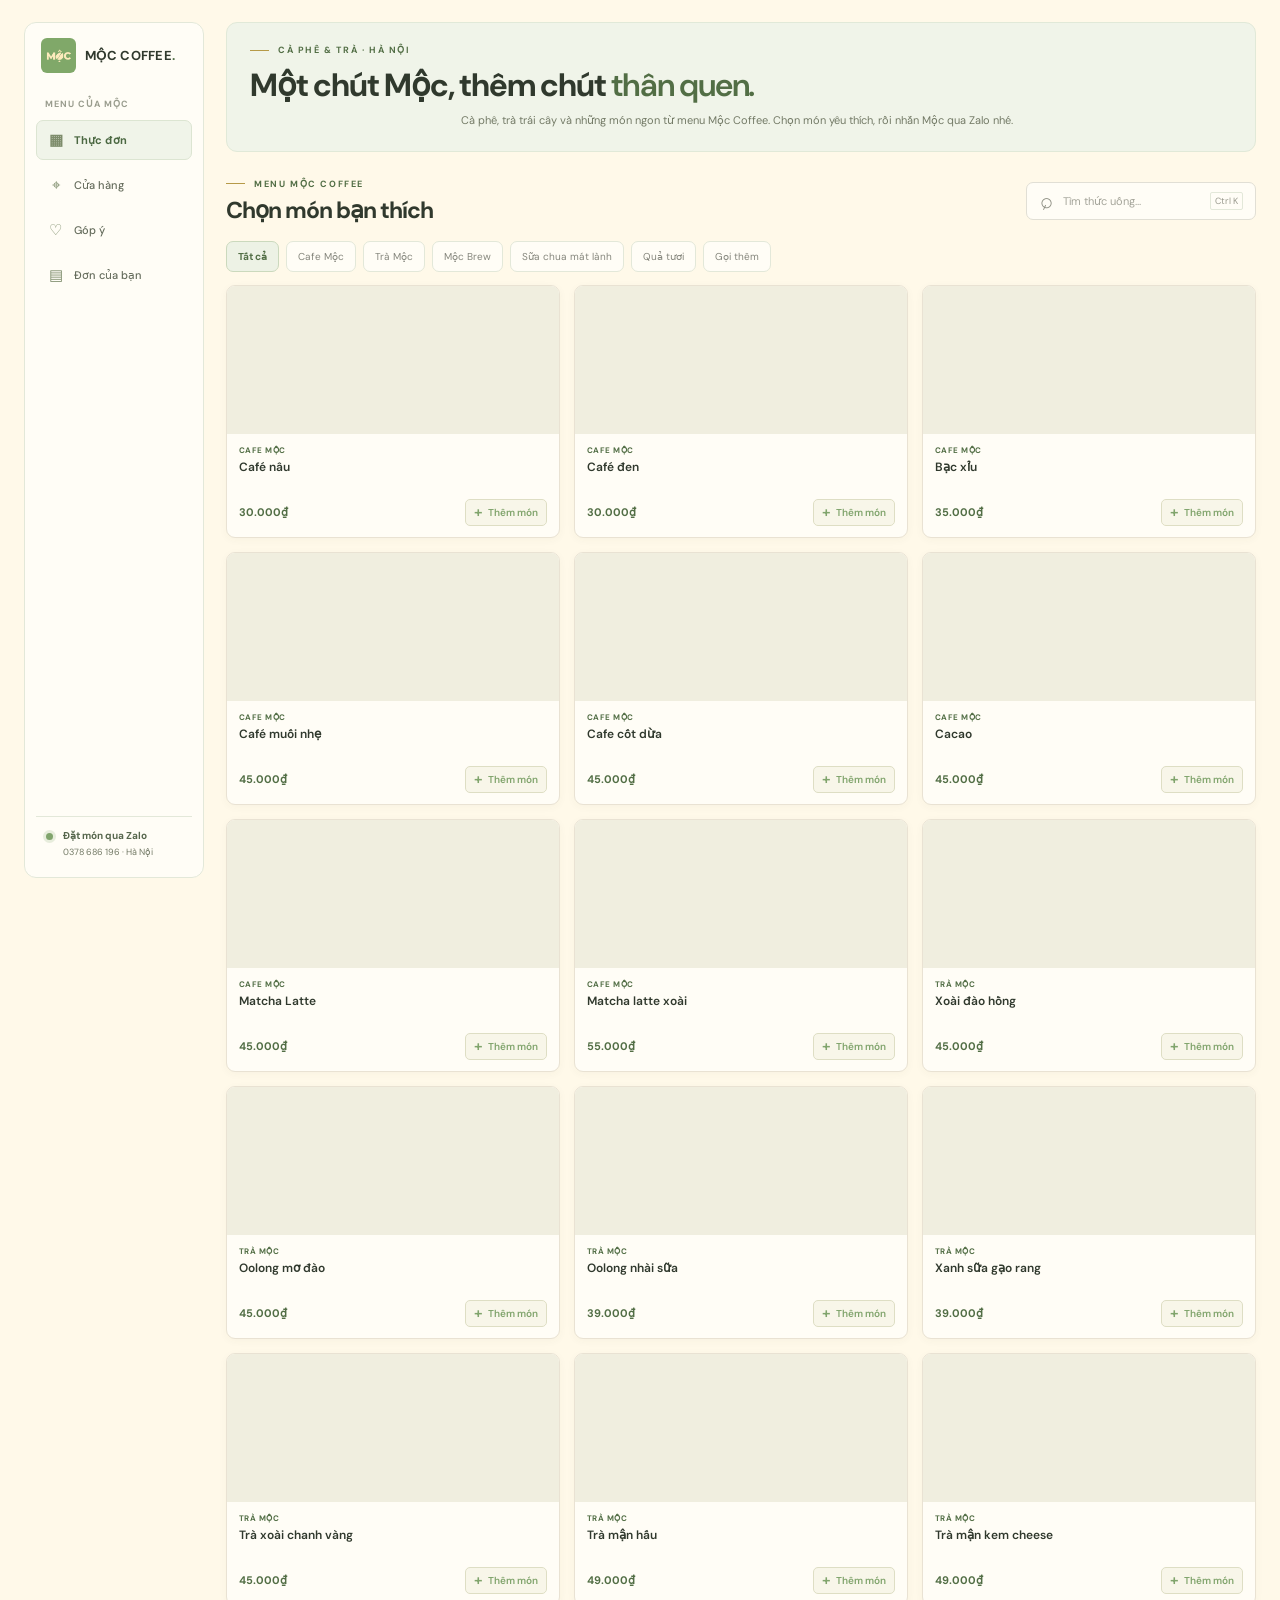
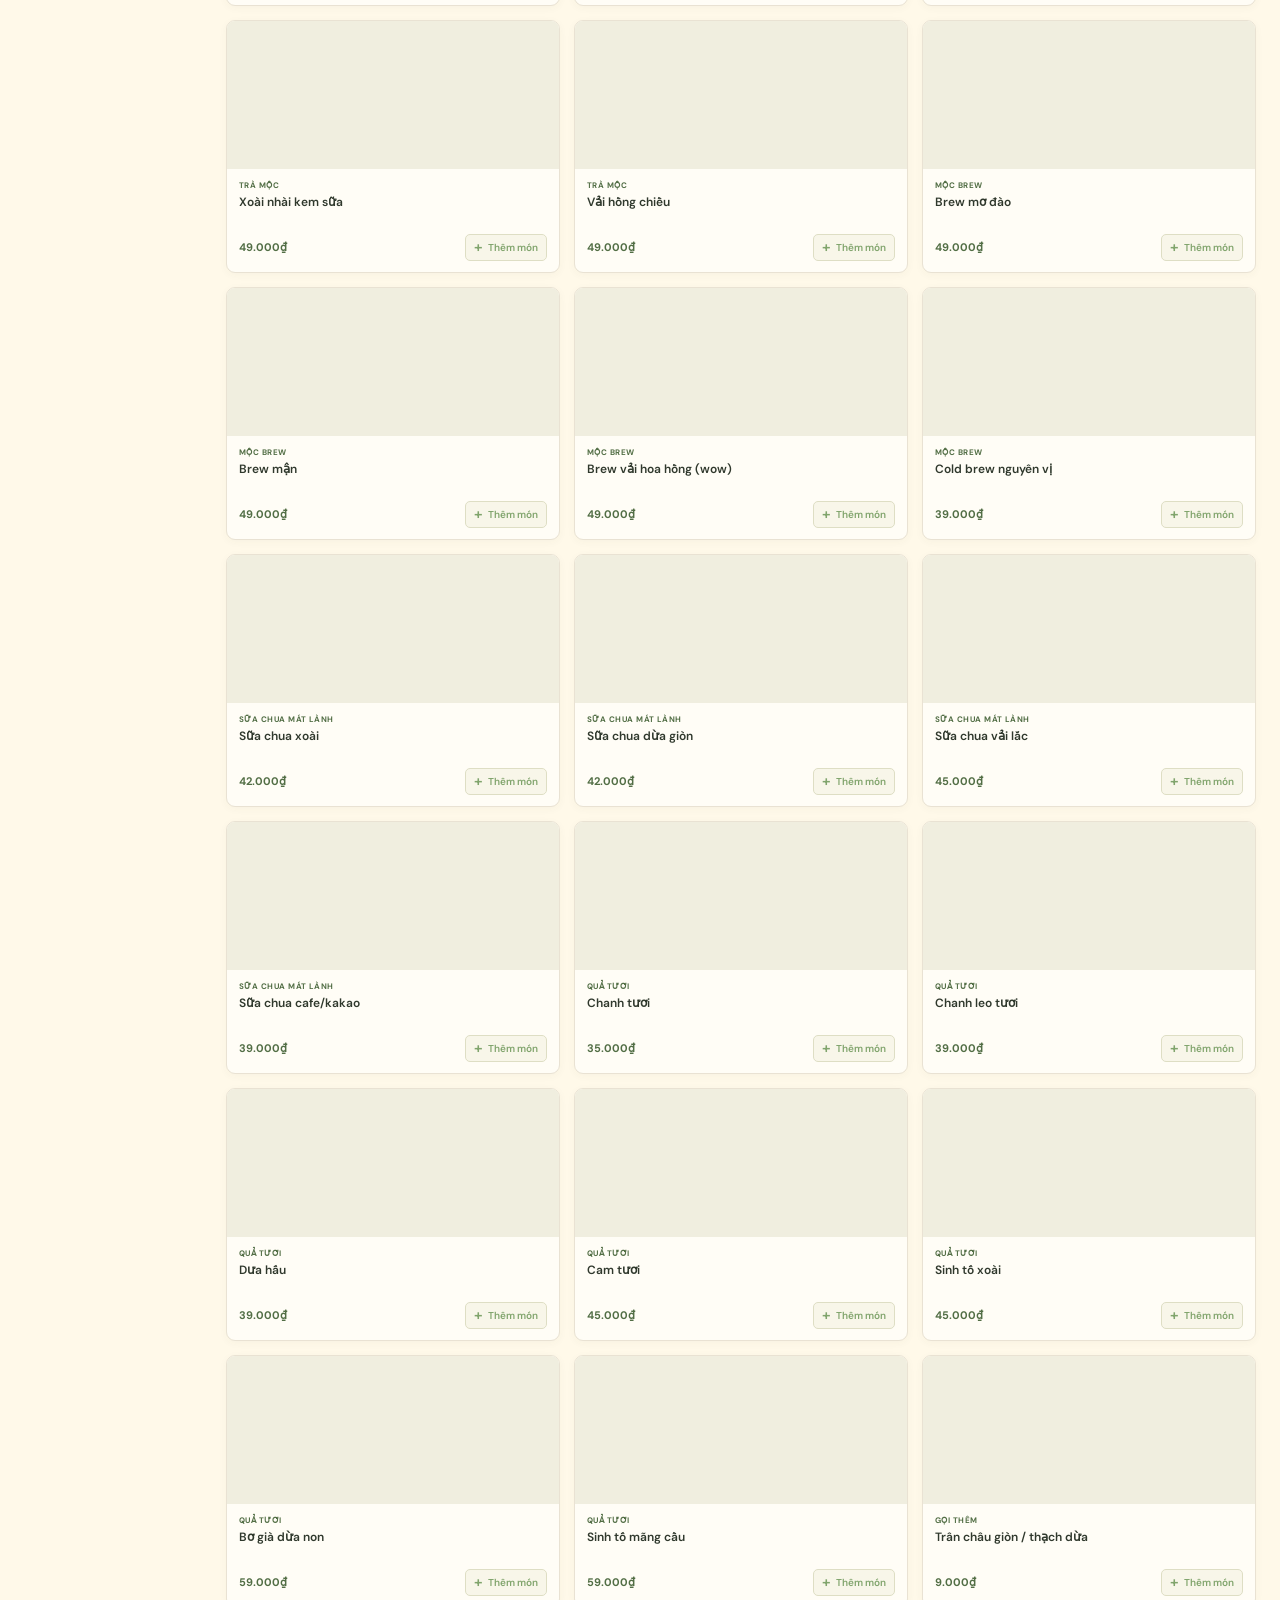
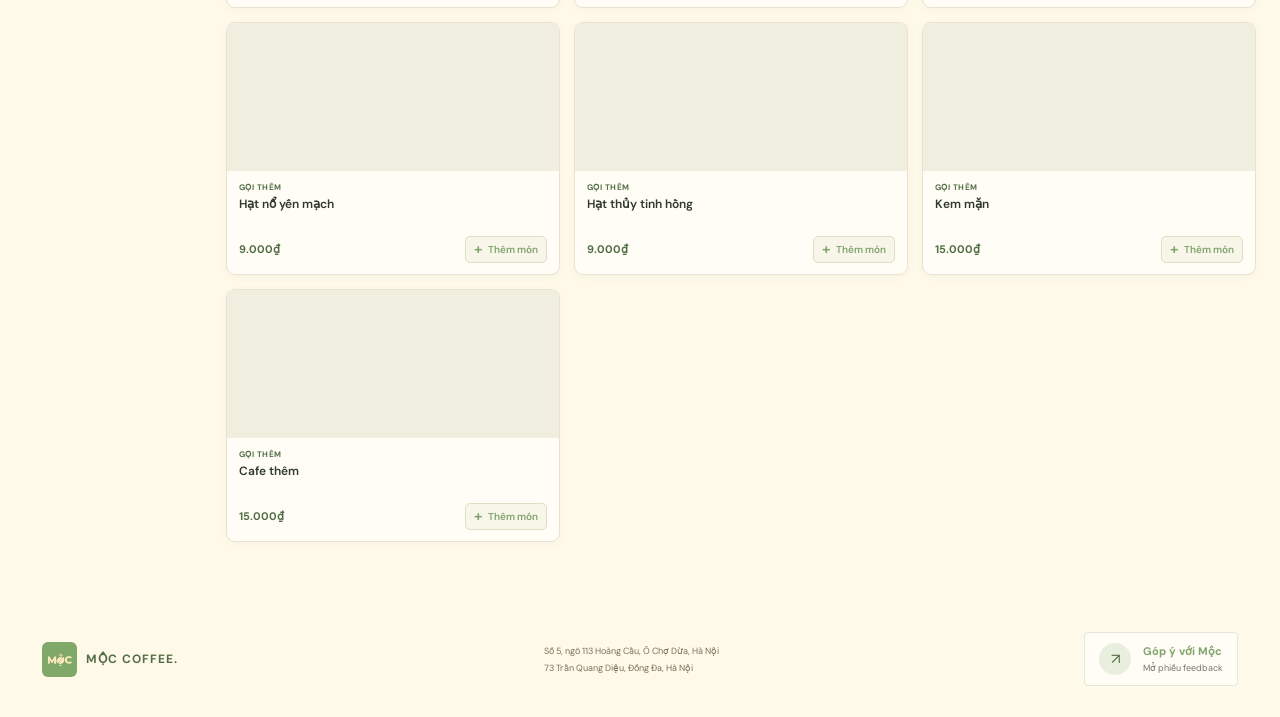
==== commit 81ded315: "Add files via upload" ====
--- a/index.html
+++ b/index.html
@@ -28,12 +28,6 @@
         <span>Giỏ món</span><span id="launcher-count" class="topbar-cart-count">0</span><strong id="launcher-total">0₫</strong><span aria-hidden="true">↗</span>
       </button>
     </header>
-    <button class="floating-cart-toggle" id="floating-cart-toggle" type="button" aria-controls="dashboard-invoice" aria-expanded="false">
-      <span class="floating-cart-icon" aria-hidden="true">▤</span>
-      <span>Giỏ hàng <strong id="floating-cart-count">0</strong></span>
-      <strong id="floating-cart-total">0₫</strong>
-    </button>
-
     <main class="app-shell">
       <aside class="dashboard-sidebar" aria-label="Điều hướng">
         <a class="brand sidebar-brand" href="#" aria-label="Mộc Coffee — trang chủ">
@@ -85,26 +79,6 @@
       </section>
 
       </div>
-
-      <aside class="dashboard-invoice" id="dashboard-invoice" aria-labelledby="invoice-title" hidden>
-        <div class="invoice-heading">
-          <div><span class="eyebrow"><span class="eyebrow-line"></span> ĐƠN HÀNG</span><h2 id="invoice-title">Giỏ món <span id="invoice-count" class="cart-count">0</span></h2></div>
-          <button type="button" class="cart-close invoice-close" id="close-invoice" aria-label="Đóng giỏ hàng">×</button>
-        </div>
-        <div class="invoice-items" id="invoice-items">
-          <p class="invoice-empty">Món bạn chọn sẽ hiện ở đây.</p>
-        </div>
-        <div class="invoice-summary">
-          <div class="invoice-total"><span>Tạm tính</span><strong id="invoice-total">0₫</strong></div>
-          <div class="invoice-tax"><span>Thuế VAT (8%)</span><strong id="invoice-tax">0₫</strong></div>
-          <div class="invoice-grand-total"><span>Tổng thanh toán</span><strong id="invoice-grand-total">0₫</strong></div>
-        </div>
-        <button class="invoice-checkout" type="button" data-open-cart aria-haspopup="dialog" aria-controls="cart-dialog">
-          Thanh toán <span aria-hidden="true">→</span>
-        </button>
-        <p class="invoice-footnote">Xác nhận đơn trực tiếp qua Zalo của Mộc.</p>
-        <div class="invoice-locations"><span>⌖</span><div><strong>Hai cửa hàng tại Hà Nội</strong><small>Hoàng Cầu · Trần Quang Diệu</small></div></div>
-      </aside>
 
       <dialog class="cart-dialog" id="cart-dialog" aria-labelledby="cart-dialog-title">
         <div class="cart-panel">
@@ -232,7 +206,7 @@
       <div class="dialog-mark" aria-hidden="true">✓</div>
       <div class="eyebrow"><span class="eyebrow-line"></span> ĐƠN ĐÃ SẴN SÀNG</div>
       <h2 id="dialog-title">Nhắn Mộc<br /><em>qua Zalo nhé!</em></h2>
-      <p class="dialog-explainer">Đơn đã được sao chép và Zalo đang mở. Dán tin nhắn vào khung chat, kiểm tra lại rồi nhấn gửi để Mộc xác nhận nhé.</p>
+      <p class="dialog-explainer">Đơn sẽ được sao chép trước khi mở Zalo. Dán tin nhắn vào khung chat, kiểm tra lại rồi nhấn gửi để Mộc xác nhận nhé.</p>
       <textarea class="order-message" id="order-message" rows="10" readonly aria-label="Nội dung đơn hàng"></textarea>
       <div class="dialog-actions">
         <button class="copy-order" id="copy-order" type="button">Sao chép nội dung</button>
--- a/styles.css
+++ b/styles.css
@@ -728,63 +728,13 @@
 .dashboard-content .food-bottom { padding-top: 6px; }
 .dashboard-content .food-price { font-size: 11px; }
 .dashboard-content .add-button { padding: 5px 6px; border-radius: 5px; font-size: 9px; }
-.dashboard-invoice {
-  position: sticky;
-  top: 22px;
-  min-width: 0;
-  padding: 18px 15px 14px;
-  border: 1px solid var(--line);
-  border-radius: 11px;
-  background: var(--surface);
-  box-shadow: 0 5px 18px #3f4b2d0b;
-}
-.invoice-heading { display: flex; align-items: center; justify-content: space-between; gap: 10px; padding-bottom: 14px; border-bottom: 1px solid var(--line); }
-.invoice-heading h2 { margin: 7px 0 0; font-size: 17px; }
-.invoice-heading .eyebrow { font-size: 8px; }
-.invoice-icon { width: 32px; height: 32px; display: grid; place-items: center; border-radius: 8px; background: var(--green-soft); color: #526e45; }
-.invoice-items { max-height: min(44vh, 390px); overflow-y: auto; overscroll-behavior: contain; }
-.invoice-empty { padding: 22px 3px; color: var(--muted); text-align: center; font-size: 10px; line-height: 1.6; }
-.invoice-row { display: grid; grid-template-columns: 39px minmax(0, 1fr) auto; align-items: center; gap: 9px; padding: 11px 0; border-bottom: 1px solid #edf0e8; }
-.invoice-row img { width: 39px; height: 39px; border-radius: 7px; object-fit: cover; background: var(--green-soft); }
-.invoice-row-details { min-width: 0; }
-.invoice-row-details strong, .invoice-row-details span { display: block; }
-.invoice-row-details strong { overflow: hidden; color: var(--ink); font-size: 10px; text-overflow: ellipsis; white-space: nowrap; }
-.invoice-row-details span { margin-top: 4px; color: var(--muted); font-size: 9px; }
-.invoice-row-total { color: #526e45; font-size: 9px; white-space: nowrap; }
-.invoice-total { display: flex; justify-content: space-between; padding: 14px 0; border-top: 1px dashed #dfe5d6; color: var(--muted); font-size: 10px; }
-.invoice-total strong { color: var(--ink); font-size: 13px; }
-.invoice-checkout {
-  width: 100%;
-  min-height: 40px;
-  display: flex;
-  align-items: center;
-  justify-content: space-between;
-  padding: 0 12px;
-  border: 0;
-  border-radius: 6px;
-  background: var(--green);
-  color: #293326;
-  cursor: pointer;
-  font-size: 10px;
-  font-weight: 700;
-}
-.invoice-checkout:hover { background: var(--green-deep); color: var(--cream); }
-.invoice-checkout span { font-size: 15px; }
-.invoice-footnote { margin: 9px 0 0; color: var(--muted); font-size: 9px; line-height: 1.5; text-align: center; }
-.invoice-locations { display: flex; gap: 9px; margin-top: 16px; padding-top: 13px; border-top: 1px solid var(--line); color: #526e45; }
-.invoice-locations > span { font-size: 17px; }
-.invoice-locations strong, .invoice-locations small { display: block; }
-.invoice-locations strong { font-size: 9px; }
-.invoice-locations small { margin-top: 4px; color: var(--muted); font-size: 8px; }
 .footer { max-width: 1600px; }
 @media (min-width: 1250px) {
-  .app-shell { grid-template-columns: 185px minmax(0, 1fr) 285px; gap: 22px; }
+  .app-shell { grid-template-columns: 185px minmax(0, 1fr); gap: 22px; }
   .dashboard-content .menu-grid { grid-template-columns: repeat(3, minmax(0, 1fr)); }
 }
 @media (max-width: 900px) {
   .app-shell { grid-template-columns: 145px minmax(0, 1fr); gap: 14px; padding: 16px; }
-  .dashboard-invoice { position: static; grid-column: 2; }
-  .invoice-items { max-height: 260px; }
   .dashboard-content .menu-grid { grid-template-columns: repeat(2, minmax(0, 1fr)); }
 }
 @media (max-width: 620px) {
@@ -826,8 +776,6 @@
   .dashboard-content .food-bottom { align-items: flex-start; flex-direction: column; margin-top: auto; padding-top: 5px; }
   .dashboard-content .add-button { padding: 4px 5px; font-size: 0; }
   .dashboard-content .add-button span { font-size: 14px; }
-  .dashboard-invoice { width: 100%; padding: 15px; }
-  .invoice-items { max-height: 220px; }
   .footer { padding: 18px 14px; }
 }
 
@@ -870,82 +818,22 @@
   .dashboard-content .add-button { padding: 5px 6px; font-size: 9px; }
 }
 
-.food-image img,
-.invoice-row img { visibility: hidden; }
-.food-image,
-.invoice-row img { background: #f0eedf; }
+.food-image img { visibility: hidden; }
+.food-image { background: #f0eedf; }
 
 .cart-summary { padding-top: 5px; border-top: 1px solid var(--line); }
 .cart-summary .cart-total { padding: 9px 0 5px; border-top: 0; }
-.cart-tax, .invoice-tax { display: flex; justify-content: space-between; padding: 5px 0; color: var(--muted); font-size: 10px; }
-.cart-tax strong, .invoice-tax strong { color: var(--muted); font-size: 10px; font-weight: 500; }
-.cart-grand-total, .invoice-grand-total { display: flex; justify-content: space-between; align-items: center; padding: 9px 0 12px; border-top: 1px dashed #dfe5d6; color: var(--ink); font-size: 11px; font-weight: 700; }
-.cart-grand-total strong, .invoice-grand-total strong { color: #526e45; font-size: 16px; }
-.invoice-summary .invoice-total { padding: 10px 0 5px; border-top: 0; }
-.invoice-summary .invoice-grand-total { padding-bottom: 12px; }
+.cart-tax { display: flex; justify-content: space-between; padding: 5px 0; color: var(--muted); font-size: 10px; }
+.cart-tax strong { color: var(--muted); font-size: 10px; font-weight: 500; }
+.cart-grand-total { display: flex; justify-content: space-between; align-items: center; padding: 9px 0 12px; border-top: 1px dashed #dfe5d6; color: var(--ink); font-size: 11px; font-weight: 700; }
+.cart-grand-total strong { color: #526e45; font-size: 16px; }
 
 .app-shell { grid-template-columns: 180px minmax(0, 1fr); }
-.dashboard-invoice[hidden] { display: none; }
-.dashboard-invoice {
-  position: fixed;
-  z-index: 31;
-  top: auto;
-  right: 24px;
-  bottom: 88px;
-  width: min(360px, calc(100vw - 32px));
-  max-height: min(72vh, 590px);
-  height: auto;
-  display: block;
-  padding: 18px 17px 15px;
-  box-shadow: 0 16px 48px #303a2640;
-  animation: invoice-pop-in .18s ease-out;
-}
-.invoice-heading { flex: 0 0 auto; }
-.invoice-items { flex: 0 1 auto; min-height: 65px; max-height: min(36vh, 280px); overflow-y: auto; }
-.invoice-close { width: 32px; height: 32px; }
-.floating-cart-toggle {
-  position: fixed;
-  z-index: 32;
-  right: 24px;
-  bottom: 20px;
-  min-height: 54px;
-  display: flex;
-  align-items: center;
-  gap: 10px;
-  padding: 0 17px 0 12px;
-  border: 1px solid #6f8e5e;
-  border-radius: 999px;
-  background: #80a46c;
-  color: #263023;
-  box-shadow: 0 8px 25px #34402c30;
-  cursor: pointer;
-  font: 600 12px var(--sans);
-  transition: transform .18s, box-shadow .18s, background .18s;
-}
-.floating-cart-toggle:hover { transform: translateY(-2px); background: #91b27d; box-shadow: 0 11px 28px #34402c38; }
-.floating-cart-toggle > span:nth-child(2) { white-space: nowrap; }
-.floating-cart-toggle > strong { color: #263023; white-space: nowrap; }
-.floating-cart-toggle > span:nth-child(2) strong { margin-left: 4px; color: #263023; }
-.floating-cart-icon { width: 30px; height: 30px; display: grid; place-items: center; border-radius: 50%; background: #fff0c2; color: #526e45; font-size: 15px; }
-@keyframes invoice-pop-in {
-  from { transform: translateY(8px); opacity: .7; }
-  to { transform: translateY(0); opacity: 1; }
-}
 @media (max-width: 900px) {
   .app-shell { grid-template-columns: 145px minmax(0, 1fr); }
 }
 @media (max-width: 620px) {
   .app-shell { display: flex; }
-  .dashboard-invoice {
-    right: 12px;
-    bottom: 80px;
-    width: min(380px, calc(100vw - 24px));
-    max-height: min(72dvh, 590px);
-  }
-  .floating-cart-toggle { right: 14px; bottom: max(14px, env(safe-area-inset-bottom)); min-height: 50px; }
-}
-@media (prefers-reduced-motion: reduce) {
-  .dashboard-invoice { animation: none; }
 }
 
 .customize-dialog {
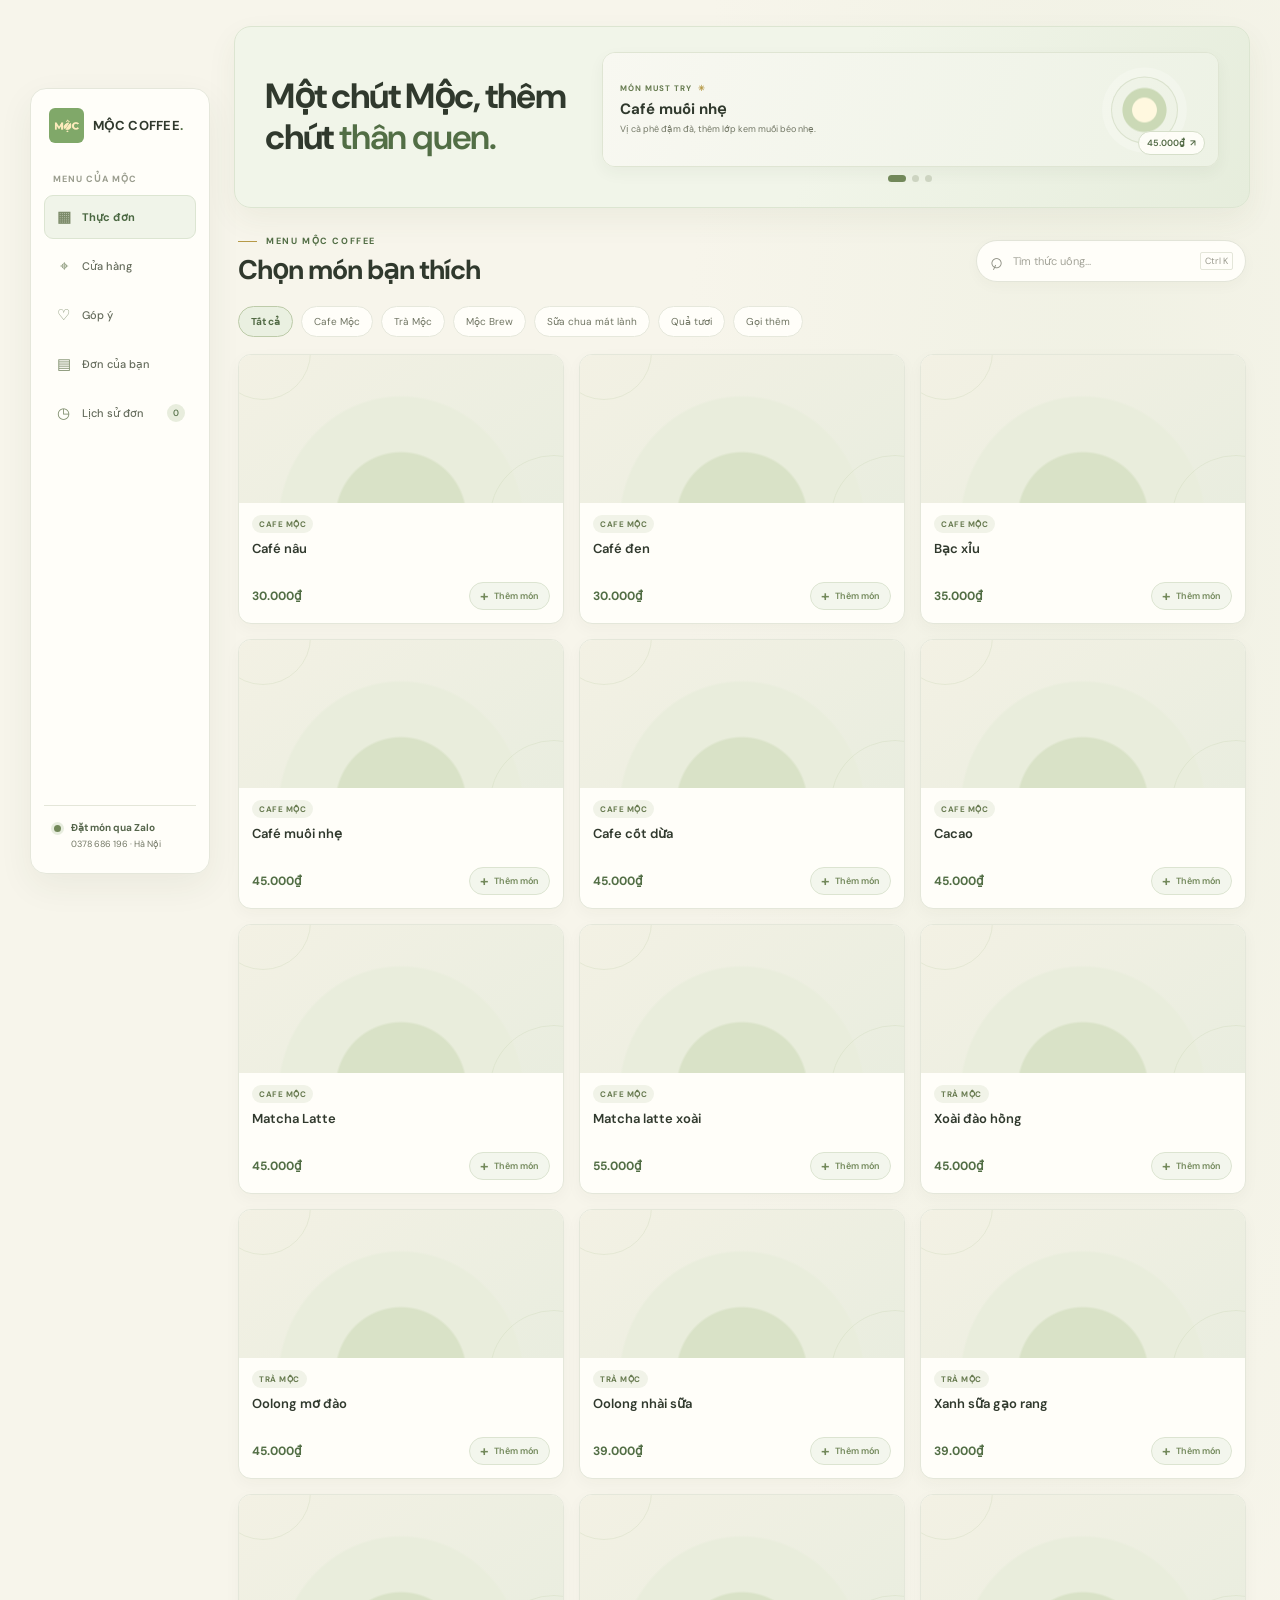
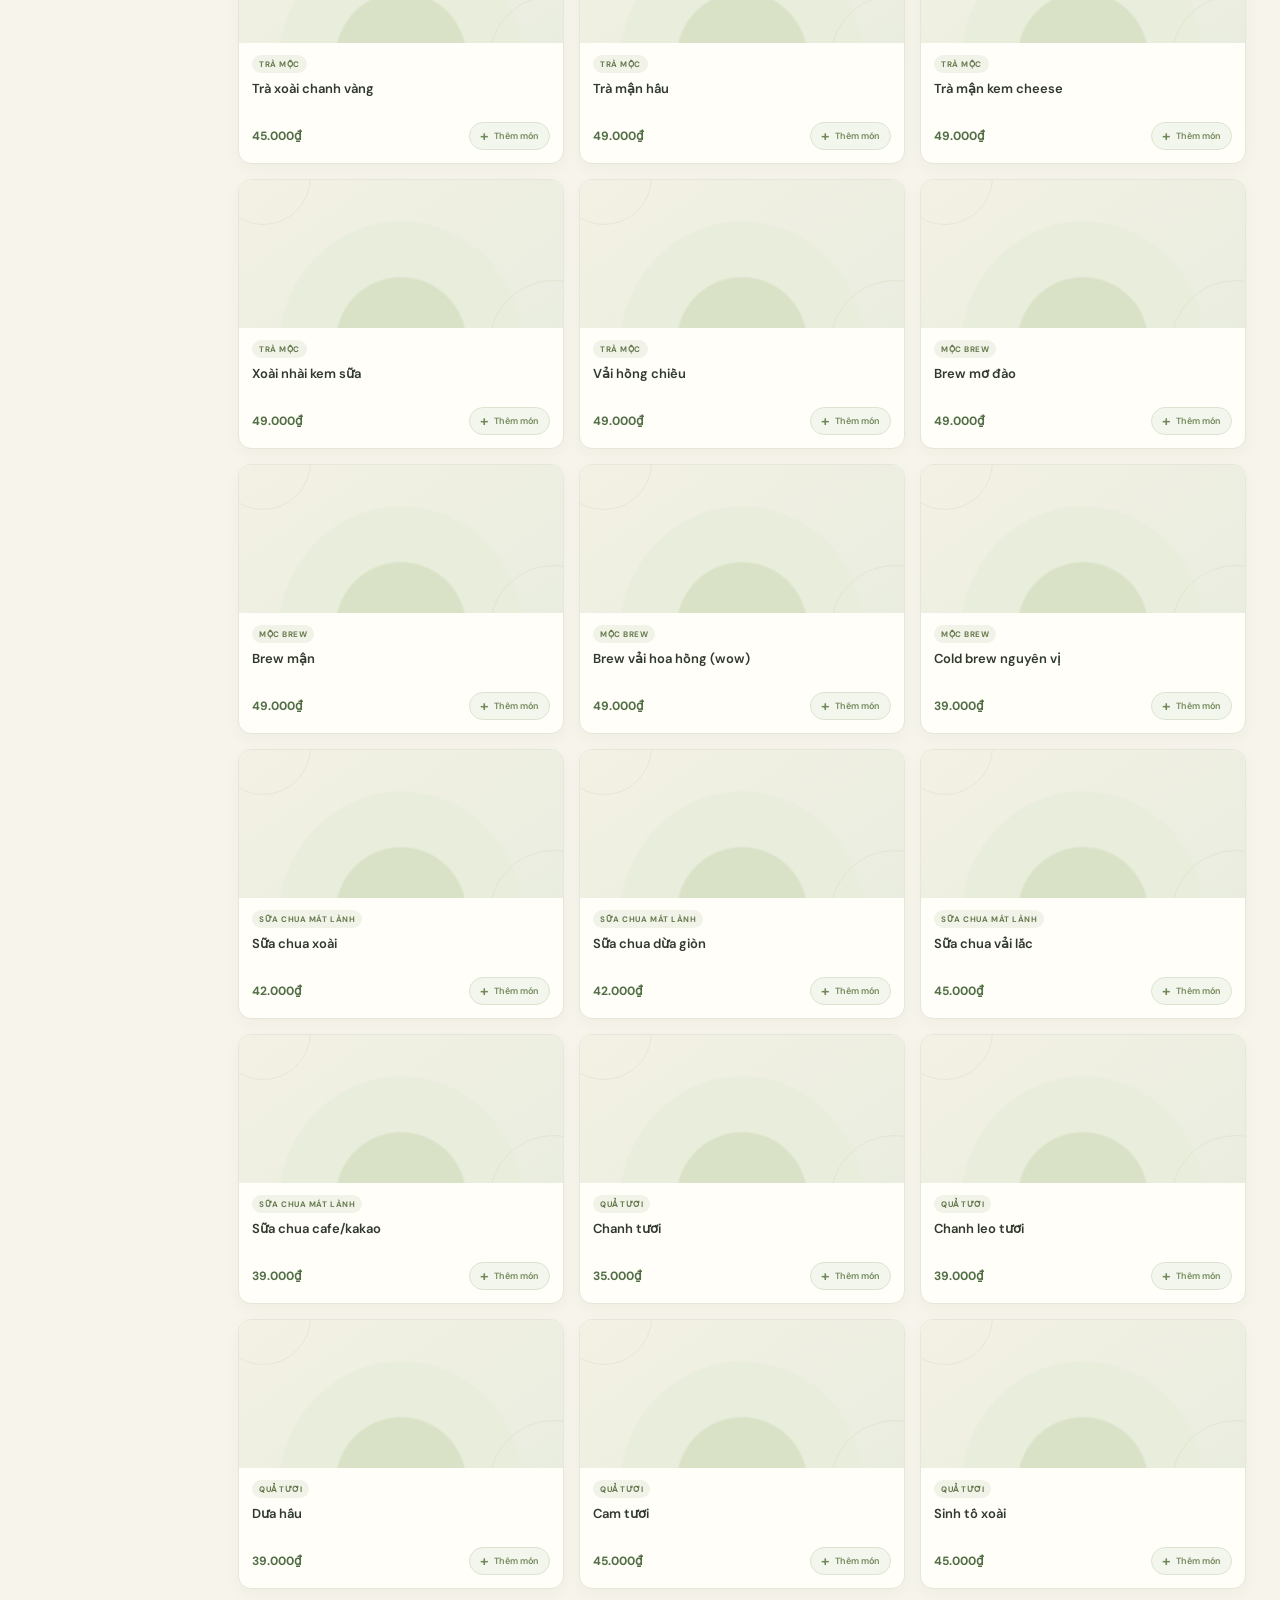
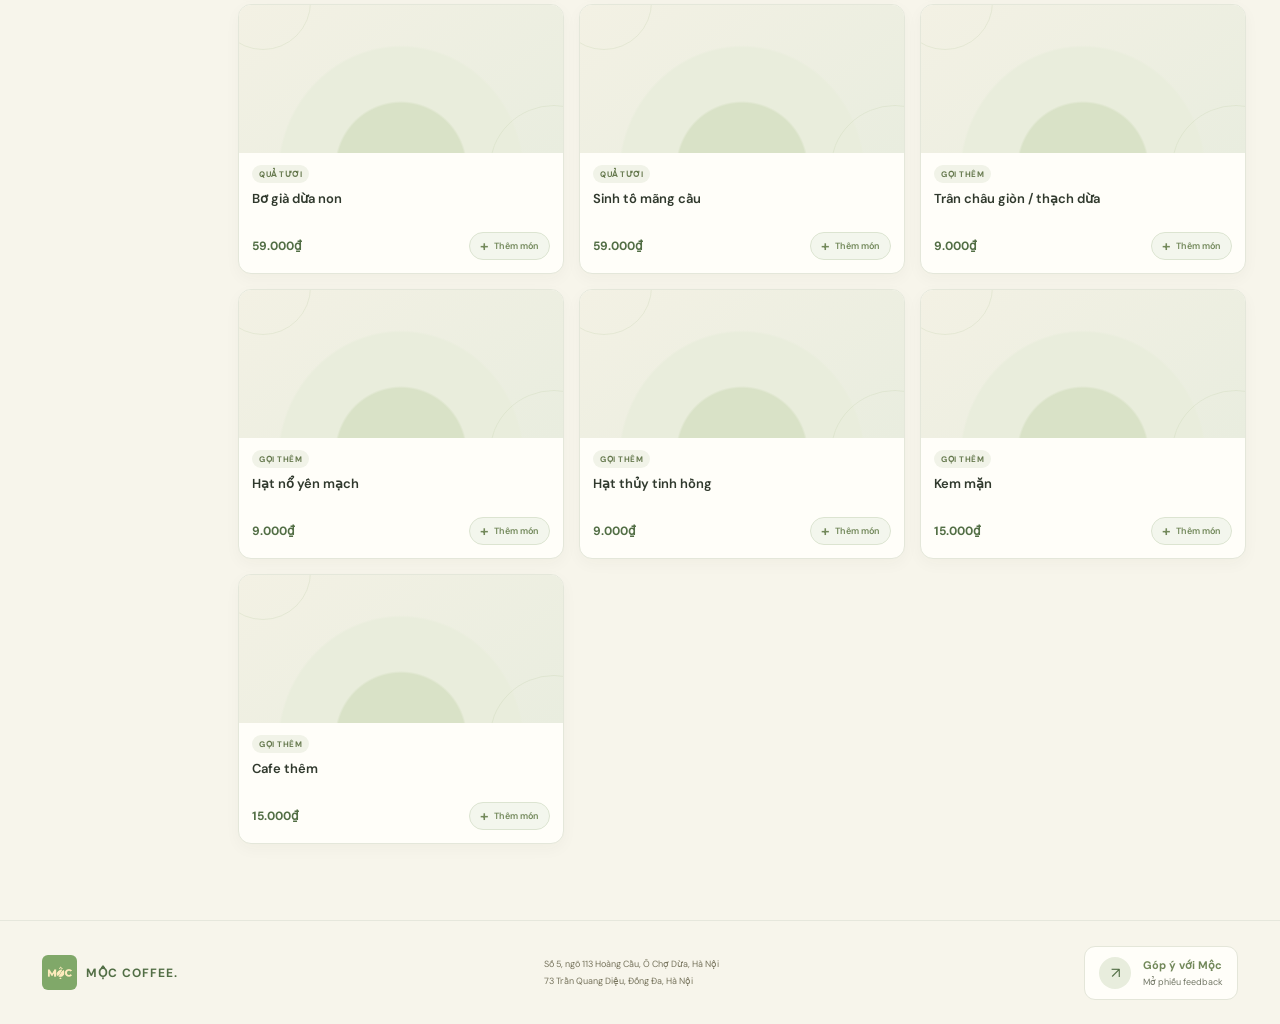
==== commit 6eadf8c7: "Add files via upload" ====
--- a/index.html
+++ b/index.html
@@ -24,6 +24,9 @@
         <span>MỘC COFFEE<span class="brand-dot">.</span></span>
       </a>
       <div class="topbar-note"><span class="open-dot"></span> Hai cửa hàng tại Hà Nội</div>
+      <button class="topbar-history" type="button" data-open-history aria-haspopup="dialog" aria-controls="order-history-dialog" aria-label="Lịch sử đơn, 0 đơn">
+        <span aria-hidden="true">◷</span><span class="topbar-history-count" id="topbar-history-count">0</span>
+      </button>
       <button class="topbar-zalo" id="cart-launcher" type="button" data-open-cart aria-haspopup="dialog" aria-controls="cart-dialog" aria-label="Mở giỏ hàng, 0 món">
         <span>Giỏ món</span><span id="launcher-count" class="topbar-cart-count">0</span><strong id="launcher-total">0₫</strong><span aria-hidden="true">↗</span>
       </button>
@@ -38,8 +41,9 @@
         <nav class="sidebar-nav">
           <a class="sidebar-link active" href="#menu"><span aria-hidden="true">▦</span> Thực đơn</a>
           <a class="sidebar-link" href="#store-locations"><span aria-hidden="true">⌖</span> Cửa hàng</a>
-          <a class="sidebar-link" href="assets/moc-feedback.pdf" target="_blank" rel="noopener noreferrer"><span aria-hidden="true">♡</span> Góp ý</a>
+          <a class="sidebar-link" href="assets/moc-feedback.pdf" data-feedback-pdf target="_blank" rel="noopener noreferrer"><span aria-hidden="true">♡</span> Góp ý</a>
           <button class="sidebar-link" type="button" data-open-cart aria-haspopup="dialog" aria-controls="cart-dialog"><span aria-hidden="true">▤</span> Đơn của bạn</button>
+          <button class="sidebar-link" type="button" data-open-history aria-haspopup="dialog" aria-controls="order-history-dialog" aria-label="Lịch sử đơn, 0 đơn"><span aria-hidden="true">◷</span> Lịch sử đơn <span class="sidebar-history-count" id="sidebar-history-count">0</span></button>
         </nav>
         <div class="sidebar-note">
           <span class="caption-dot"></span>
@@ -50,11 +54,44 @@
       <div class="dashboard-content">
       <section class="hero">
         <div class="hero-copy">
-          <div class="eyebrow"><span class="eyebrow-line"></span> CÀ PHÊ &amp; TRÀ · HÀ NỘI</div>
-          <h1>Một chút Mộc, thêm chút <em>thân quen.</em></h1>
-          <p>Cà phê, trà trái cây và những món ngon từ menu Mộc Coffee. Chọn món yêu thích, rồi nhắn Mộc qua Zalo nhé.</p>
-          <a class="hero-cta" href="#menu">Khám phá menu <span aria-hidden="true">↓</span></a>
-          <div class="hero-proof"><span class="proof-stars">✳</span> <strong>Mộc Coffee</strong><span> — Hoàng Cầu &amp; Trần Quang Diệu</span></div>
+          <div class="hero-message">
+            <h1>Một chút Mộc, thêm chút <em>thân quen.</em></h1>
+          </div>
+          <section class="featured-slider" aria-label="Món Mộc gợi ý">
+            <div class="featured-track" id="featured-track" aria-live="polite">
+              <article class="featured-slide" aria-label="Gợi ý 1 trên 3">
+                <span class="featured-kicker">MÓN MUST TRY <span aria-hidden="true">✳</span></span>
+                <div class="featured-copy">
+                  <h2>Café muối nhẹ</h2>
+                  <p>Vị cà phê đậm đà, thêm lớp kem muối béo nhẹ.</p>
+                </div>
+                <button class="featured-action" type="button" data-featured-search="Café muối nhẹ" aria-label="Tìm món Café muối nhẹ trong menu">45.000₫ <span aria-hidden="true">↗</span></button>
+              </article>
+              <article class="featured-slide featured-slide-matcha" aria-label="Gợi ý 2 trên 3">
+                <span class="featured-kicker">MÓN MUST TRY <span aria-hidden="true">✳</span></span>
+                <div class="featured-copy">
+                  <h2>Matcha latte xoài</h2>
+                  <p>Matcha dịu nhẹ kết hợp cùng vị xoài thơm ngọt.</p>
+                </div>
+                <button class="featured-action" type="button" data-featured-search="Matcha latte xoài" aria-label="Tìm món Matcha latte xoài trong menu">55.000₫ <span aria-hidden="true">↗</span></button>
+              </article>
+              <article class="featured-slide featured-slide-brew" aria-label="Gợi ý 3 trên 3">
+                <span class="featured-kicker">MỘC BREW <span aria-hidden="true">✳</span></span>
+                <div class="featured-copy">
+                  <h2>Brew mơ đào</h2>
+                  <p>Thức uống ủ lạnh mang hương vị mơ đào dịu mát.</p>
+                </div>
+                <button class="featured-action" type="button" data-featured-search="Brew mơ đào" aria-label="Tìm món Brew mơ đào trong menu">49.000₫ <span aria-hidden="true">↗</span></button>
+              </article>
+            </div>
+            <div class="featured-controls" aria-label="Điều khiển món gợi ý">
+              <div class="featured-dots">
+                <button type="button" class="featured-dot active" data-featured-slide="0" aria-label="Hiện gợi ý 1" aria-current="true"></button>
+                <button type="button" class="featured-dot" data-featured-slide="1" aria-label="Hiện gợi ý 2"></button>
+                <button type="button" class="featured-dot" data-featured-slide="2" aria-label="Hiện gợi ý 3"></button>
+              </div>
+            </div>
+          </section>
         </div>
       </section>
 
@@ -190,12 +227,27 @@
           </div>
         </form>
       </dialog>
+
+      <dialog class="history-dialog" id="order-history-dialog" aria-labelledby="history-title">
+        <div class="history-panel">
+          <div class="history-header">
+            <div>
+              <span class="eyebrow"><span class="eyebrow-line"></span> ĐƠN ĐÃ TẠO TRÊN THIẾT BỊ</span>
+              <h2 id="history-title">Lịch sử đơn <span class="cart-count" id="history-dialog-count">0</span></h2>
+            </div>
+            <button type="button" class="cart-close" id="close-history" aria-label="Đóng lịch sử đơn">×</button>
+          </div>
+          <p class="history-notice" id="history-notice" role="status" hidden></p>
+          <div class="history-list" id="history-list"></div>
+          <p class="history-storage-note">Lịch sử chỉ lưu trên trình duyệt của thiết bị này. Đơn cần được gửi qua Zalo để quán nhận và xác nhận.</p>
+        </div>
+      </dialog>
     </main>
 
     <footer class="footer">
       <a class="brand footer-brand" href="#"><img class="brand-mark" src="assets/moc-logo.png" alt="" /><span>MỘC COFFEE<span class="brand-dot">.</span></span></a>
       <div class="footer-addresses" id="store-locations"><span>Số 5, ngõ 113 Hoàng Cầu, Ô Chợ Dừa, Hà Nội</span><span>73 Trần Quang Diệu, Đống Đa, Hà Nội</span></div>
-      <a class="feedback-link" href="assets/moc-feedback.pdf" target="_blank" rel="noopener noreferrer">
+      <a class="feedback-link" href="assets/moc-feedback.pdf" data-feedback-pdf target="_blank" rel="noopener noreferrer">
         <span class="feedback-link-mark" aria-hidden="true">↗</span>
         <span><strong>Góp ý với Mộc</strong><small>Mở phiếu feedback</small></span>
       </a>
@@ -214,6 +266,7 @@
       </div>
         <p class="demo-zalo-note" id="zalo-contact-note">Zalo Mộc Coffee · 0378 686 196 · Đơn được xác nhận sau khi quán phản hồi.</p>
       <p class="copy-status" id="copy-status" role="status" aria-live="polite"></p>
+      <p class="copy-status history-save-status" id="history-save-status" role="status" aria-live="polite"></p>
     </dialog>
 
     <script src="moc.js"></script>
--- a/styles.css
+++ b/styles.css
@@ -27,7 +27,6 @@
 .brand-dot { color: var(--orange); }
 .topbar-note { display: flex; align-items: center; gap: 8px; color: var(--muted); font-size: 12px; }
 .open-dot, .caption-dot { width: 7px; height: 7px; border-radius: 50%; background: #79a36c; box-shadow: 0 0 0 3px #79a36c25; }
-.note-divider { color: #b7b6ac; }
 .topbar-zalo { color: var(--green); font-size: 13px; font-weight: 700; }
 .topbar-zalo span { padding-left: 5px; color: var(--orange); }
 
@@ -38,24 +37,11 @@
 h1, h2, h3, p { margin-top: 0; }
 .hero h1 { margin: 19px 0 16px; font-family: var(--serif); font-size: clamp(42px, 5vw, 65px); line-height: 1.09; letter-spacing: -2.3px; font-weight: 700; }
 h1 em, h2 em { color: var(--green); font-weight: 600; }
-.hero-copy > p { max-width: 405px; color: var(--muted); font-size: 14px; line-height: 1.8; }
-.hero-cta { display: inline-flex; align-items: center; gap: 25px; padding: 14px 18px; margin-top: 10px; background: var(--green); color: #fff; border-radius: 4px; font-size: 12px; font-weight: 600; transition: background .2s, transform .2s; }
 .hero-cta:hover, .submit-order:hover { background: var(--green-deep); transform: translateY(-1px); }
-.hero-cta span { color: #c9d6c6; font-size: 16px; }
-.hero-proof { display: flex; align-items: center; gap: 7px; margin-top: 23px; color: var(--muted); font-size: 11px; }
-.proof-stars { color: #dc9956; letter-spacing: 2px; font-size: 12px; }
-.hero-proof strong { color: var(--ink); }
-.hero-image { position: relative; height: 345px; border-radius: 3px; }
-.hero-image::before { position: absolute; z-index: 0; content: ""; inset: 14px -14px -14px 14px; border: 1px solid #d5dacd; border-radius: 3px; }
-.hero-image img { position: relative; z-index: 1; width: 100%; height: 100%; object-fit: cover; border-radius: 3px; }
-.hero-badge { position: absolute; z-index: 2; top: 20px; left: -21px; width: 76px; height: 76px; display: flex; flex-direction: column; justify-content: center; align-items: center; gap: 3px; border-radius: 50%; background: #fbf8ee; color: var(--green); text-align: center; box-shadow: 0 4px 20px #2c38241c; }
-.hero-badge span { color: var(--orange); font-size: 13px; }
-.hero-badge strong { font-family: var(--serif); font-size: 10px; line-height: 1.25; }
-.hero-image-caption { position: absolute; z-index: 2; right: 13px; bottom: 13px; display: flex; align-items: center; gap: 9px; padding: 9px 12px; border-radius: 2px; background: #fffefaed; color: #4e5148; font-size: 10px; }
 
 .menu-section { max-width: 1240px; padding: 55px 42px 70px; margin: auto; }
 .section-heading { display: flex; justify-content: space-between; align-items: end; gap: 20px; }
-.section-heading h2, .order-intro h2 { margin: 12px 0 0; font-family: var(--serif); font-size: 35px; letter-spacing: -.9px; line-height: 1.2; }
+.section-heading h2 { margin: 12px 0 0; font-family: var(--serif); font-size: 35px; letter-spacing: -.9px; line-height: 1.2; }
 .search-box { width: 250px; height: 42px; display: flex; align-items: center; gap: 9px; padding: 0 12px; border: 1px solid #e1dfd5; border-radius: 3px; background: var(--surface); color: #8d8e82; }
 .search-box > span { font-size: 22px; line-height: 1; transform: rotate(-20deg); }
 .search-box input { width: 100%; border: 0; outline: 0; background: transparent; color: var(--ink); font-size: 11px; }
@@ -72,31 +58,17 @@
 .food-card { overflow: hidden; border: 1px solid #eceae1; border-radius: 3px; background: var(--surface); transition: transform .2s, box-shadow .2s; }
 .food-card:hover { transform: translateY(-3px); box-shadow: 0 9px 25px #34402c0c; }
 .food-image { position: relative; height: 155px; overflow: hidden; background: #e5e5d8; }
-.food-image img { width: 100%; height: 100%; display: block; object-fit: cover; transition: transform .3s; }
-.food-card:hover .food-image img { transform: scale(1.035); }
-.food-tag { position: absolute; top: 10px; left: 10px; padding: 5px 8px; border-radius: 2px; background: #fffefaed; color: var(--green); font-size: 9px; font-weight: 700; }
 .food-details { padding: 13px 13px 12px; }
 .food-topline { display: flex; justify-content: space-between; align-items: start; gap: 8px; }
 .food-name { margin: 0; font-family: var(--serif); font-size: 15px; line-height: 1.35; }
-.food-rating { flex: 0 0 auto; color: #d78c47; font-size: 10px; }
-.food-description { min-height: 31px; margin: 7px 0 13px; color: #898a7f; font-size: 10px; line-height: 1.55; }
 .food-bottom { display: flex; justify-content: space-between; align-items: center; gap: 5px; }
 .food-price { color: var(--green); font-size: 13px; font-weight: 700; }
 .add-button { display: inline-flex; align-items: center; gap: 5px; padding: 7px 9px; border: 1px solid #dfe5da; border-radius: 2px; background: #f6f8f2; color: var(--green); cursor: pointer; font-size: 10px; font-weight: 600; transition: all .18s; }
 .add-button:hover { border-color: var(--green); background: var(--green); color: white; }
 .add-button span { font-size: 15px; line-height: 10px; }
 .empty-menu { padding: 30px 0; color: var(--muted); text-align: center; font-size: 13px; }
-
-.order-section { display: grid; grid-template-columns: 1fr minmax(390px, .92fr); align-items: start; gap: 9%; max-width: 1240px; margin: 0 auto; padding: 76px 8.7% 84px; background: #edf0e7; scroll-margin-top: 10px; }
-.order-intro { padding-top: 31px; }
-.order-intro h2 { margin-top: 16px; font-size: 42px; }
-.order-intro > p { max-width: 330px; margin: 18px 0 34px; color: var(--muted); font-size: 13px; line-height: 1.8; }
-.order-steps { display: grid; gap: 17px; color: #5d6157; font-size: 11px; }
-.order-steps div { display: flex; align-items: center; gap: 12px; }
-.order-steps span { color: #a8ad9f; font-size: 10px; letter-spacing: .5px; }
 .checkout-card { padding: 25px 26px 19px; border: 1px solid #eae8df; border-radius: 3px; background: var(--surface); box-shadow: 0 8px 26px #303e2610; }
 .cart-header { display: flex; align-items: center; justify-content: space-between; padding-bottom: 14px; border-bottom: 1px solid var(--line); }
-.cart-header h3 { margin: 0; font-family: var(--serif); font-size: 19px; }
 .cart-count { display: inline-grid; min-width: 20px; height: 20px; place-items: center; padding: 0 5px; border-radius: 50%; background: var(--green-soft); color: var(--green); font: 600 10px var(--sans); vertical-align: 2px; }
 .text-button { padding: 4px; border: 0; background: transparent; color: #89897e; cursor: pointer; font-size: 10px; }
 .text-button:hover { color: #a74b38; }
@@ -140,7 +112,6 @@
 .footer { max-width: 1240px; min-height: 82px; display: flex; align-items: center; justify-content: space-between; gap: 15px; margin: auto; padding: 15px 42px; color: #8c8d82; font-size: 10px; }
 .footer-brand { color: var(--ink); font-size: 13px; }
 .footer-brand .brand-mark { width: 28px; height: 28px; font-size: 16px; }
-.demo-note code { padding: 2px 4px; border-radius: 2px; background: #e9e7de; color: #66675d; font: 9px ui-monospace, monospace; }
 
 .order-dialog { position: fixed; width: min(460px, calc(100vw - 32px)); max-height: min(90vh, 760px); overflow-y: auto; padding: 34px 34px 27px; border: 1px solid var(--line); border-radius: 4px; background: var(--surface); color: var(--ink); box-shadow: 0 22px 80px #1e271d38; }
 .order-dialog::backdrop { background: #20261dcc; backdrop-filter: blur(3px); }
@@ -157,27 +128,21 @@
 .open-zalo:hover { background: var(--green-deep); }
 .demo-zalo-note { margin: 11px 0 0; color: #9a8171; text-align: center; font-size: 9px; line-height: 1.5; }
 .copy-status { min-height: 14px; margin: 7px 0 0; color: var(--green); text-align: center; font-size: 10px; }
-
-@media (min-width: 1241px) { .order-section { border-radius: 4px; } }
-@media (max-width: 900px) {
+@media (max-width: 900px){
   .topbar { padding: 0 25px; }
   .hero { min-height: 410px; padding: 45px 25px; gap: 34px; }
-  .hero-image { height: 300px; }
   .menu-section { padding: 45px 25px 60px; }
   .menu-grid { grid-template-columns: repeat(2, minmax(0, 1fr)); gap: 14px; }
   .food-image { height: 190px; }
-  .order-section { grid-template-columns: .75fr 1fr; gap: 5%; padding: 55px 6%; }
   .checkout-card { padding: 21px; }
   .footer { padding: 15px 25px; }
 }
-@media (max-width: 760px) {
+@media (max-width: 760px){
   .hero { grid-template-columns: 1fr; min-height: unset; padding: 42px 32px 48px; }
   .hero-copy { max-width: 560px; }
   .hero h1 { font-size: clamp(48px, 8vw, 62px); }
-  .hero-image { height: min(390px, 56vw); }
-  .order-section { max-width: 600px; grid-template-columns: 1fr; gap: 28px; padding: 50px 35px; }
-}
-@media (max-width: 620px) {
+}
+@media (max-width: 620px){
   .topbar { height: 63px; padding: 0 18px; }
   .brand { gap: 8px; font-size: 15px; }
   .brand-mark { width: 30px; height: 30px; font-size: 17px; }
@@ -186,10 +151,6 @@
   .hero { display: flex; flex-direction: column; align-items: stretch; gap: 30px; padding: 37px 20px 46px; }
   .hero-copy { padding: 0; }
   .hero h1 { font-size: clamp(43px, 12vw, 58px); letter-spacing: -1.9px; }
-  .hero-copy > p { max-width: 360px; font-size: 13px; }
-  .hero-proof { margin-top: 17px; }
-  .hero-image { height: clamp(215px, 65vw, 320px); margin-right: 9px; }
-  .hero-badge { top: 13px; left: -10px; width: 68px; height: 68px; }
   .menu-section { padding: 47px 19px 50px; }
   .section-heading { align-items: start; flex-direction: column; gap: 16px; }
   .section-heading h2 { font-size: 29px; }
@@ -201,25 +162,15 @@
   .menu-hint { padding-bottom: 0; }
   .menu-grid { gap: 10px; }
   .food-image { height: clamp(115px, 35vw, 175px); }
-  .food-tag { top: 7px; left: 7px; padding: 4px 6px; font-size: 8px; }
   .food-details { padding: 10px 9px; }
   .food-name { font-size: 13px; }
-  .food-rating { font-size: 9px; }
-  .food-description { min-height: 43px; margin: 6px 0 10px; font-size: 9px; }
   .food-bottom { align-items: start; flex-direction: column; }
   .add-button { padding: 6px 8px; }
-  .order-section { display: flex; flex-direction: column; gap: 27px; padding: 47px 18px 48px; }
-  .order-intro { padding-top: 0; }
-  .order-intro h2 { font-size: 36px; }
-  .order-intro > p { margin: 13px 0 18px; font-size: 12px; }
-  .order-steps { gap: 10px; }
   .checkout-card { width: 100%; padding: 19px 15px 16px; }
   .footer { min-height: unset; flex-wrap: wrap; padding: 21px 19px; }
-  .footer > span:nth-child(2) { order: 3; width: 100%; }
-  .demo-note { max-width: 155px; text-align: right; line-height: 1.6; }
   .order-dialog { padding: 29px 21px 21px; }
 }
-@media (prefers-reduced-motion: reduce) {
+@media (prefers-reduced-motion: reduce){
   *, *::before, *::after { scroll-behavior: auto !important; transition-duration: .01ms !important; animation-duration: .01ms !important; }
 }
 
@@ -243,31 +194,18 @@
 .hero { grid-template-columns: 1fr 1.1fr; }
 .hero h1 { font-family: var(--sans); font-size: clamp(40px, 4.5vw, 57px); font-weight: 700; letter-spacing: -2px; }
 .hero h1 em { color: var(--green); font-style: normal; }
-.hero-copy > p { line-height: 1.75; }
-.hero-image { overflow: visible; height: auto; aspect-ratio: 1.41; }
-.hero-image img { border: 1px solid #e8dfcb; }
-.hero-image::before { border-color: #dbd3bc; }
-.hero-badge { top: 17px; left: -20px; width: 65px; height: 65px; background: transparent; box-shadow: 0 4px 20px #2c38241c; }
-.hero-badge img { width: 100%; height: 100%; border: 0; border-radius: 50%; object-fit: cover; }
-.hero-image-caption { font-size: 10px; }
-.section-heading h2, .order-intro h2 { font-family: var(--sans); font-weight: 700; letter-spacing: -1px; }
+.section-heading h2 { font-family: var(--sans); font-weight: 700; letter-spacing: -1px; }
 .categories { gap: 19px; }
 .category-button.active, .category-button:hover { border-bottom-color: var(--green); color: var(--green); }
 .food-card { border-color: #e9e2d3; border-radius: 5px; background: var(--surface); }
 .food-card:hover { box-shadow: 0 9px 25px #4e48290e; }
 .food-image { height: 160px; background: #f0eadc; }
-.food-image img { object-position: center; }
-.food-tag { border-radius: 3px; background: #f9f6eced; color: var(--green); }
 .food-name, .cart-row-name, .checkout-card h3 { font-family: var(--sans); font-weight: 600; }
 .food-name { font-size: 14px; }
-.food-description { display: none; }
 .food-bottom { margin-top: 15px; }
 .food-price { color: var(--green); }
 .add-button { border-color: #dedec4; background: #f8f6e9; color: var(--green); }
 .add-button:hover { border-color: var(--green); background: var(--green); color: white; }
-.order-section { background: #f0eedf; }
-.order-intro h2 em { color: var(--green); font-style: normal; }
-.order-contact { color: var(--green); }
 .checkout-card { border-color: #e9e2d3; border-radius: 5px; }
 .cart-count, .delivery-icon { background: var(--green-soft); color: var(--green); }
 .delivery-option.selected { border-color: #a7aa82; background: #f8f8ed; }
@@ -277,7 +215,6 @@
 .footer-addresses { display: grid; gap: 5px; color: #77745d; font-size: 9px; }
 .feedback-link { display: flex; align-items: center; gap: 10px; padding: 8px; border: 1px solid var(--line); border-radius: 4px; background: var(--surface); }
 .feedback-link:hover { border-color: #b7b68d; }
-.feedback-link > img { width: 56px; height: 56px; object-fit: cover; }
 .feedback-link strong, .feedback-link small { display: block; }
 .feedback-link strong { color: var(--green); font-size: 11px; }
 .feedback-link small { padding-top: 4px; color: var(--muted); font-size: 9px; }
@@ -290,35 +227,31 @@
 .open-zalo:hover, .submit-order:hover { background: var(--green-deep); }
 .demo-zalo-note { color: #77745d; }
 
-@media (max-width: 1100px) and (min-width: 621px) {
+@media (max-width: 1100px) and (min-width: 621px){
   .menu-grid { grid-template-columns: repeat(3, minmax(0, 1fr)); }
   .food-card { grid-template-columns: 82px minmax(0, 1fr); }
 }
-@media (max-width: 760px) {
+@media (max-width: 760px){
   .hero { grid-template-columns: 1fr; }
   .hero h1 { font-size: clamp(40px, 8vw, 54px); }
-  .hero-image { height: auto; }
-}
-@media (max-width: 620px) {
+}
+@media (max-width: 620px){
   .topbar-note { max-width: 130px; }
   .hero h1 { font-size: clamp(39px, 10.5vw, 49px); }
-  .hero-image { height: auto; }
   .food-image { height: clamp(105px, 31vw, 155px); }
   .food-name { min-height: 38px; font-size: 12px; }
   .food-bottom { margin-top: 8px; }
   .feedback-link { padding: 5px; }
-  .feedback-link > img { width: 44px; height: 44px; }
   .footer-addresses { order: 4; width: 100%; }
 }
 
 .food-card { display: grid; grid-template-columns: 105px minmax(0, 1fr); min-height: 120px; align-items: stretch; }
 .food-image { height: auto; min-height: 120px; }
-.food-image img { height: 100%; object-fit: cover; }
 .food-details { display: flex; flex-direction: column; justify-content: center; padding: 11px 12px; }
 .food-category { margin-bottom: 5px; color: #858550; font-size: 8px; font-weight: 700; letter-spacing: .45px; text-transform: uppercase; }
 .food-name { min-height: 0; }
 .food-bottom { margin-top: auto; padding-top: 12px; }
-@media (max-width: 620px) {
+@media (max-width: 620px){
   .menu-grid { grid-template-columns: 1fr; }
   .food-card { grid-template-columns: 82px minmax(0, 1fr); min-height: 106px; }
   .food-image { min-height: 106px; }
@@ -334,39 +267,7 @@
   cursor: pointer;
   font-family: var(--sans);
 }
-.order-section {
-  max-width: 1100px;
-  margin: 0 auto;
-  padding: 55px 9%;
-  border-radius: 5px;
-  background: #f0eedf;
-  scroll-margin-top: 20px;
-}
-.order-intro { max-width: 660px; margin: 0 auto; text-align: center; }
-.order-intro > .eyebrow, .order-steps div { justify-content: center; }
-.order-intro h2 { font-size: 34px; }
-.order-intro > p { max-width: 480px; margin: 14px auto 20px; }
-.order-steps { grid-template-columns: repeat(3, 1fr); gap: 12px; }
-.order-steps div { font-size: 10px; }
-.order-open-button {
-  display: inline-flex;
-  align-items: center;
-  justify-content: center;
-  gap: 14px;
-  min-width: 155px;
-  margin-top: 24px;
-  padding: 13px 17px;
-  border: 0;
-  border-radius: 3px;
-  background: var(--green);
-  color: #fff;
-  cursor: pointer;
-  font-size: 11px;
-  font-weight: 700;
-  transition: background .2s, transform .2s;
-}
-.order-open-button:hover { transform: translateY(-1px); background: var(--green-deep); }
-.order-open-button span { color: #e6e5d6; font-size: 15px; }
+.order-intro > .eyebrow { justify-content: center; }
 
 .cart-dialog {
   position: fixed;
@@ -482,22 +383,17 @@
 }
 .topbar-zalo strong { color: var(--green); font-size: 11px; }
 .topbar-zalo > span:last-child { padding-left: 0; color: var(--orange); font-size: 14px; }
-@media (max-width: 620px) {
-  .order-section { margin: 0 18px; padding: 38px 19px; }
-  .order-intro h2 { font-size: 28px; }
-  .order-intro > p { font-size: 11px; }
-  .order-steps { grid-template-columns: 1fr; gap: 11px; }
-  .order-steps div { justify-content: flex-start; }
+@media (max-width: 620px){
   .topbar { gap: 8px; padding-right: 15px; padding-left: 15px; }
   .topbar-note { max-width: 100px; font-size: 8px; }
   .topbar-zalo { gap: 5px; font-size: 10px; }
   .cart-panel-header { padding: 16px 18px; }
   .checkout-card { padding: 15px 18px max(21px, env(safe-area-inset-bottom)); }
 }
-@media (max-width: 390px) {
+@media (max-width: 390px){
   .topbar-note { display: none; }
 }
-@media (prefers-reduced-motion: reduce) {
+@media (prefers-reduced-motion: reduce){
   .cart-panel { animation: none; }
 }
 
@@ -509,9 +405,6 @@
   padding: 75px 42px 62px;
 }
 .hero-copy { max-width: 650px; width: 100%; margin: 0 auto; padding: 0; text-align: center; }
-.hero-copy .eyebrow, .hero-proof { justify-content: center; }
-.hero-copy .hero-cta { margin-top: 15px; }
-.hero-copy > p { margin-right: auto; margin-left: auto; }
 .hero h1 { margin-top: 18px; }
 .feedback-link { gap: 12px; min-height: 54px; padding: 10px 14px; }
 .feedback-link-mark {
@@ -529,13 +422,12 @@
 .feedback-link strong, .feedback-link small { display: block; }
 .feedback-link strong { color: var(--green); font-size: 11px; }
 .feedback-link small { padding-top: 4px; color: var(--muted); font-size: 9px; }
-@media (max-width: 760px) {
+@media (max-width: 760px){
   .hero { grid-template-columns: minmax(0, 1fr); padding: 58px 25px 48px; }
 }
-@media (max-width: 620px) {
+@media (max-width: 620px){
   .hero { padding: 43px 20px 39px; }
   .hero h1 { font-size: clamp(36px, 9.5vw, 46px); }
-  .hero-proof { flex-wrap: wrap; }
 }
 
 .menu-grid { grid-template-columns: repeat(4, minmax(0, 1fr)); }
@@ -554,17 +446,16 @@
   min-height: 0;
   aspect-ratio: 1;
 }
-.food-image img { height: 100%; }
 .food-details {
   min-height: 0;
   justify-content: flex-start;
   padding: 12px;
 }
 .food-bottom { align-items: flex-start; flex-direction: column; padding-top: 8px; }
-@media (max-width: 900px) {
+@media (max-width: 900px){
   .menu-grid { grid-template-columns: repeat(2, minmax(0, 1fr)); }
 }
-@media (max-width: 620px) {
+@media (max-width: 620px){
   .menu-grid { grid-template-columns: repeat(2, minmax(0, 1fr)); }
   .food-card { grid-template-columns: 2fr 1fr; min-height: 0; }
   .food-details { padding: 7px; }
@@ -588,23 +479,18 @@
   --cream: #fff0c2;
   --line: #e3e8d9;
 }
-.order-section { background: #edf2e4; }
-.hero-cta, .submit-order, .order-open-button, .open-zalo {
+.submit-order, .open-zalo {
   color: #263023;
 }
-.hero-cta span, .submit-order span:last-child, .order-open-button span {
+.submit-order span:last-child {
   color: var(--cream);
 }
-.hero-cta:hover, .submit-order:hover, .order-open-button:hover, .open-zalo:hover {
+.hero-cta:hover, .submit-order:hover, .open-zalo:hover {
   background: var(--green-deep);
   color: var(--cream);
 }
 .add-button:hover { color: #263023; }
-.brand-dot, .food-category, .topbar-zalo, .eyebrow, h1 em, h2 em,
-.hero h1 em, .category-button.active, .category-button:hover,
-.food-price, .cart-count, .cart-row-price, .cart-total strong,
-.quantity-control button, .delivery-icon, .dialog-mark, .copy-order,
-.copy-status, .footer-brand {
+.brand-dot, .food-category, .topbar-zalo, .eyebrow, h1 em, h2 em, .hero h1 em, .category-button.active, .category-button:hover, .food-price, .cart-count, .cart-row-price, .cart-total strong, .quantity-control button, .delivery-icon, .dialog-mark, .copy-order, .copy-status, .footer-brand {
   color: #526e45;
 }
 .topbar-zalo > span, .topbar-zalo strong { color: #526e45; }
@@ -613,7 +499,6 @@
   background: var(--green);
   box-shadow: 0 0 0 3px #80a46c30;
 }
-.proof-stars, .food-rating { color: #b69a48; }
 .feedback-link-mark { background: var(--green-soft); color: #526e45; }
 
 body.moc-page { min-height: 100vh; }
@@ -686,17 +571,12 @@
   text-align: left;
 }
 .dashboard-content .hero-copy { max-width: none; margin: 0; text-align: left; }
-.dashboard-content .hero-copy .eyebrow,
-.dashboard-content .hero-proof { justify-content: flex-start; }
 .dashboard-content .hero h1 {
   margin: 10px 0 8px;
   font-size: clamp(24px, 2.5vw, 33px);
   letter-spacing: -1.2px;
   line-height: 1.2;
 }
-.dashboard-content .hero-copy > p { max-width: 560px; margin-bottom: 0; font-size: 11px; line-height: 1.6; }
-.dashboard-content .hero-cta,
-.dashboard-content .hero-proof { display: none; }
 .dashboard-content .menu-section { max-width: none; padding: 11px 0 38px; }
 .dashboard-content .section-heading { align-items: center; }
 .dashboard-content .section-heading h2 { margin-top: 7px; font-size: 23px; }
@@ -711,8 +591,7 @@
   background: var(--surface);
   font-size: 10px;
 }
-.dashboard-content .category-button.active,
-.dashboard-content .category-button:hover { border-color: #cbd9bd; background: #edf2e5; }
+.dashboard-content .category-button.active, .dashboard-content .category-button:hover { border-color: #cbd9bd; background: #edf2e5; }
 .dashboard-content .category-button.active { font-weight: 700; }
 .dashboard-content .menu-hint { display: none; }
 .dashboard-content .menu-grid { grid-template-columns: repeat(2, minmax(0, 1fr)); gap: 12px; }
@@ -729,15 +608,15 @@
 .dashboard-content .food-price { font-size: 11px; }
 .dashboard-content .add-button { padding: 5px 6px; border-radius: 5px; font-size: 9px; }
 .footer { max-width: 1600px; }
-@media (min-width: 1250px) {
+@media (min-width: 1250px){
   .app-shell { grid-template-columns: 185px minmax(0, 1fr); gap: 22px; }
   .dashboard-content .menu-grid { grid-template-columns: repeat(3, minmax(0, 1fr)); }
 }
-@media (max-width: 900px) {
+@media (max-width: 900px){
   .app-shell { grid-template-columns: 145px minmax(0, 1fr); gap: 14px; padding: 16px; }
   .dashboard-content .menu-grid { grid-template-columns: repeat(2, minmax(0, 1fr)); }
 }
-@media (max-width: 620px) {
+@media (max-width: 620px){
   .topbar {
     position: sticky;
     top: 0;
@@ -759,7 +638,6 @@
   .dashboard-content { width: 100%; }
   .dashboard-content .hero { margin-bottom: 11px; padding: 16px; border-radius: 9px; }
   .dashboard-content .hero h1 { font-size: 23px; }
-  .dashboard-content .hero-copy > p { font-size: 10px; }
   .dashboard-content .menu-section { padding-top: 7px; }
   .dashboard-content .section-heading { align-items: stretch; flex-direction: column; gap: 11px; }
   .dashboard-content .section-heading h2 { font-size: 21px; }
@@ -806,7 +684,7 @@
 }
 .dashboard-content .add-button { padding: 6px 8px; font-size: 10px; }
 
-@media (max-width: 620px) {
+@media (max-width: 620px){
   .dashboard-content .menu-grid { gap: 10px; }
   .dashboard-content .food-card { aspect-ratio: auto; }
   .dashboard-content .food-image { height: clamp(100px, 31vw, 142px); }
@@ -817,8 +695,6 @@
   .dashboard-content .food-bottom { align-items: center; flex-direction: row; padding-top: 7px; }
   .dashboard-content .add-button { padding: 5px 6px; font-size: 9px; }
 }
-
-.food-image img { visibility: hidden; }
 .food-image { background: #f0eedf; }
 
 .cart-summary { padding-top: 5px; border-top: 1px solid var(--line); }
@@ -829,10 +705,10 @@
 .cart-grand-total strong { color: #526e45; font-size: 16px; }
 
 .app-shell { grid-template-columns: 180px minmax(0, 1fr); }
-@media (max-width: 900px) {
+@media (max-width: 900px){
   .app-shell { grid-template-columns: 145px minmax(0, 1fr); }
 }
-@media (max-width: 620px) {
+@media (max-width: 620px){
   .app-shell { display: flex; }
 }
 
@@ -871,8 +747,495 @@
 .customize-price { color: #526e45; font-size: 12px; font-weight: 700; }
 .customize-footer .submit-order { width: auto; min-width: 160px; margin: 0; }
 .cart-row-options { grid-column: 1 / -1; color: var(--muted); font-size: 9px; line-height: 1.5; }
-@media (max-width: 420px) {
+@media (max-width: 420px){
   .customize-header, .customize-options { padding-right: 16px; padding-left: 16px; }
   .customize-footer { align-items: stretch; flex-direction: column; padding-right: 16px; padding-left: 16px; }
   .customize-footer .submit-order { width: 100%; }
 }
+
+/* Brand polish */
+:root {
+  --paper: #f7f5eb;
+  --surface: #fffef9;
+  --ink: #30392d;
+  --muted: #737866;
+  --green: #72885a;
+  --green-deep: #526a45;
+  --green-soft: #e8eddd;
+  --line: #e4e6d9;
+}
+
+body.moc-page {
+  background:
+    radial-gradient(ellipse at 86% 12%, #e9eddc80, transparent 26rem),
+    var(--paper);
+}
+.topbar {
+  border-bottom-color: #e7e8dc;
+  background: #fffdf6e8;
+  backdrop-filter: blur(14px);
+}
+.topbar-zalo {
+  padding: 8px 13px;
+  border: 1px solid #dfe6d4;
+  border-radius: 999px;
+  background: #f5f7ef;
+}
+.app-shell {
+  max-width: 1480px;
+  gap: 24px;
+  padding: 26px 30px 34px;
+}
+.dashboard-sidebar {
+  top: 88px;
+  min-height: calc(100vh - 114px);
+  padding: 19px 13px;
+  border-color: #e5e7db;
+  border-radius: 16px;
+  box-shadow: 0 12px 35px #333b2410;
+}
+.sidebar-brand { padding-bottom: 30px; }
+.sidebar-link { min-height: 44px; border-radius: 9px; }
+.sidebar-note { padding-top: 15px; }
+.dashboard-content .hero {
+  position: relative;
+  min-height: 0;
+  overflow: hidden;
+  margin-bottom: 23px;
+  padding: 25px 30px;
+  border: 1px solid #dce5d1;
+  border-radius: 17px;
+  background: linear-gradient(115deg, #f1f5e9 0%, #f1f5e9 58%, #e6eddc 100%);
+  box-shadow: 0 12px 30px #4e5e3510;
+}
+.dashboard-content .hero::after {
+  position: absolute;
+  top: 50%;
+  right: 6%;
+  width: 158px;
+  height: 158px;
+  border: 1px solid #b9c9a477;
+  border-radius: 50%;
+  background:
+    radial-gradient(circle at 50% 50%, #fff8df 0 28%, transparent 29%),
+    radial-gradient(circle at 50% 50%, #cbd9b6 0 48%, transparent 49%);
+  box-shadow: 0 0 0 15px #ffffff38, 0 0 0 30px #ffffff20;
+  content: "";
+  transform: translateY(-50%);
+}
+.dashboard-content .hero::after { display: none; }
+.dashboard-content .hero-copy {
+  position: relative;
+  z-index: 1;
+  display: grid;
+  width: 100%;
+  max-width: none;
+  grid-template-columns: minmax(0, 1fr) minmax(0, 2fr);
+  align-items: center;
+  gap: clamp(12px, 2.4vw, 28px);
+}
+.dashboard-content .hero-message { min-width: 0; }
+.dashboard-content .hero h1 {
+  max-width: 590px;
+  margin: 0;
+  font-size: clamp(27px, 2.8vw, 35px);
+  line-height: 1.16;
+}
+.dashboard-content .menu-section { padding: 4px 4px 42px; }
+.dashboard-content .section-heading h2 { font-size: 27px; }
+.dashboard-content .search-box {
+  width: min(270px, 45%);
+  height: 42px;
+  border-color: #e3e5d9;
+  border-radius: 999px;
+  box-shadow: 0 4px 14px #333b2408;
+}
+.dashboard-content .menu-toolbar { margin: 20px 0 17px; }
+.dashboard-content .categories { gap: 8px; }
+.dashboard-content .category-button {
+  padding: 8px 12px;
+  border: 1px solid #e6e8dc;
+  border-radius: 999px;
+  background: #fffef9;
+  color: #707563;
+  transition: transform .18s, border-color .18s, background .18s, color .18s;
+}
+.dashboard-content .category-button:hover, .dashboard-content .category-button.active {
+  border-color: #bdcba9;
+  background: #eaf0e1;
+  color: #526a45;
+}
+.dashboard-content .category-button:hover { transform: translateY(-1px); }
+.dashboard-content .menu-grid { gap: 15px; }
+.dashboard-content .food-card {
+  overflow: hidden;
+  border: 1px solid #e4e7da;
+  border-radius: 13px;
+  background: var(--surface);
+  box-shadow: 0 5px 16px #333b2409;
+  transition: transform .2s, box-shadow .2s, border-color .2s;
+}
+.dashboard-content .food-card:hover {
+  transform: translateY(-3px);
+  border-color: #cdd8bd;
+  box-shadow: 0 12px 24px #333b2415;
+}
+.dashboard-content .food-image {
+  position: relative;
+  overflow: hidden;
+  background:
+    radial-gradient(ellipse at 50% 110%, #d9e2c7 0 28%, transparent 29%),
+    radial-gradient(ellipse at 50% 115%, #e9eddc 0 53%, transparent 54%),
+    linear-gradient(145deg, #f3f1e4, #e9eddf);
+}
+.dashboard-content .food-image::before, .dashboard-content .food-image::after {
+  position: absolute;
+  border: 1px solid #c9d4b455;
+  border-radius: 50%;
+  content: "";
+  pointer-events: none;
+}
+.dashboard-content .food-image::before { width: 94px; height: 94px; top: -51px; left: -24px; }
+.dashboard-content .food-image::after { width: 128px; height: 128px; right: -56px; bottom: -82px; }
+.dashboard-content .food-details { padding: 12px 13px 13px; }
+.dashboard-content .food-category {
+  width: fit-content;
+  margin-bottom: 7px;
+  padding: 4px 7px;
+  border-radius: 999px;
+  background: #f1f3e8;
+  color: #66794e;
+  font-size: 8px;
+  letter-spacing: .55px;
+}
+.dashboard-content .food-name { font-size: 13px; line-height: 1.4; }
+.dashboard-content .food-bottom { padding-top: 12px; }
+.dashboard-content .food-price { font-size: 12px; }
+.dashboard-content .add-button {
+  padding: 7px 10px;
+  border-color: #dce4d1;
+  border-radius: 999px;
+  background: #f3f6ed;
+  font-size: 9px;
+}
+.dashboard-content .add-button:hover {
+  border-color: var(--green);
+  background: var(--green);
+  color: white;
+}
+.cart-panel { box-shadow: -18px 0 50px #24221b30; }
+.cart-panel-header { padding: 21px 24px; }
+.cart-close { border-radius: 11px; }
+.checkout-card { padding: 20px 24px 28px; }
+.cart-row { padding: 14px 0; }
+.quantity-control button { border-radius: 7px; background: #f6f7f1; }
+.form-input { border-radius: 8px; }
+.delivery-option { border-radius: 9px; }
+.submit-order { border-radius: 9px; }
+.footer {
+  min-height: 104px;
+  border-top: 1px solid #e6e7dc;
+}
+.feedback-link { border-radius: 11px; transition: transform .18s, box-shadow .18s, border-color .18s; }
+.feedback-link:hover { transform: translateY(-2px); box-shadow: 0 8px 18px #333b2410; }
+
+@media (max-width: 900px){
+  .app-shell { gap: 16px; padding: 18px 18px 28px; }
+  .dashboard-content .hero { padding: 23px 24px; }
+  .dashboard-content .hero-copy { grid-template-columns: minmax(0, 1fr) minmax(0, 2fr); gap: 14px; }
+  .dashboard-content .hero h1 { font-size: clamp(23px, 3vw, 29px); }
+}
+@media (max-width: 620px){
+  .topbar { background: #fffdf6f2; }
+  .topbar-zalo { gap: 5px; padding: 7px 9px; border-radius: 999px; }
+  .app-shell { gap: 10px; padding: 12px 13px 23px; }
+  .dashboard-content .hero {
+    min-height: 0;
+    margin-bottom: 17px;
+    padding: 18px 16px;
+    border-radius: 15px;
+  }
+  .dashboard-content .hero-copy { grid-template-columns: minmax(0, 1fr) minmax(0, 2fr); gap: 10px; }
+  .dashboard-content .hero h1 { max-width: 180px; font-size: clamp(21px, 5vw, 27px); }
+  .dashboard-content .menu-section { padding: 2px 1px 32px; }
+  .dashboard-content .section-heading h2 { font-size: 23px; }
+  .dashboard-content .search-box { width: 100%; }
+  .dashboard-content .menu-toolbar { margin: 14px 0 13px; }
+  .dashboard-content .categories { gap: 6px; }
+  .dashboard-content .category-button { padding: 7px 10px; font-size: 9px; }
+  .dashboard-content .menu-grid { gap: 10px; }
+  .dashboard-content .food-card { border-radius: 11px; }
+  .dashboard-content .food-image { height: clamp(82px, 27vw, 120px); }
+  .dashboard-content .food-details { min-height: 91px; padding: 8px 9px 10px; }
+  .dashboard-content .food-category { margin-bottom: 5px; padding: 3px 6px; font-size: 7px; }
+  .dashboard-content .food-name { min-height: 30px; font-size: 10px; }
+  .dashboard-content .food-bottom { align-items: center; flex-direction: row; padding-top: 7px; }
+  .dashboard-content .food-price { font-size: 10px; }
+  .dashboard-content .add-button { gap: 3px; padding: 5px 7px; font-size: 0; }
+  .dashboard-content .add-button::after { content: "Thêm"; font-size: 9px; }
+  .dashboard-content .add-button span { font-size: 13px; }
+  .cart-panel-header { padding: 17px 18px; }
+  .checkout-card { padding: 15px 18px max(21px, env(safe-area-inset-bottom)); }
+  .footer { gap: 12px; }
+}
+
+.dashboard-content .featured-slider {
+  position: relative;
+  width: 100%;
+  min-width: 0;
+  margin: 0;
+}
+.featured-track {
+  display: flex;
+  overflow-x: auto;
+  border: 1px solid #dfe5d3;
+  border-radius: 13px;
+  background: #f7f8f0;
+  box-shadow: 0 6px 16px #333b240c;
+  scroll-snap-type: x mandatory;
+  scrollbar-width: none;
+  overscroll-behavior-x: contain;
+}
+.featured-track::-webkit-scrollbar { display: none; }
+.featured-slide {
+  position: relative;
+  display: flex;
+  flex: 0 0 100%;
+  min-width: 0;
+  min-height: 113px;
+  flex-direction: column;
+  align-items: flex-start;
+  justify-content: center;
+  overflow: hidden;
+  padding: 15px 135px 15px 17px;
+  background: linear-gradient(110deg, #f8f8f1 0%, #edf2e5 100%);
+  scroll-snap-align: start;
+}
+.featured-slide::after {
+  position: absolute;
+  top: 50%;
+  right: 40px;
+  width: 65px;
+  height: 65px;
+  border: 1px solid #c5d2b380;
+  border-radius: 50%;
+  background:
+    radial-gradient(circle at 50% 50%, #fff8df 0 26%, transparent 28%),
+    radial-gradient(circle at 50% 50%, #cbd9b6 0 47%, transparent 49%);
+  box-shadow: 0 0 0 9px #ffffff38;
+  content: "";
+  transform: translateY(-50%);
+}
+.featured-slide-matcha { background: linear-gradient(110deg, #f5f6ec, #e8eedc); }
+.featured-slide-matcha::after {
+  border-color: #b9c9ad;
+  background:
+    radial-gradient(circle at 50% 50%, #e8e7ce 0 26%, transparent 28%),
+    radial-gradient(circle at 50% 50%, #b8c6a3 0 47%, transparent 49%);
+}
+.featured-slide-brew { background: linear-gradient(110deg, #f8f5e9, #eeedda); }
+.featured-slide-brew::after {
+  border-color: #d3cba4;
+  background:
+    radial-gradient(circle at 50% 50%, #faf4db 0 26%, transparent 28%),
+    radial-gradient(circle at 50% 50%, #d7d2ab 0 47%, transparent 49%);
+}
+.featured-kicker {
+  position: relative;
+  z-index: 1;
+  color: #64794d;
+  font-size: 8px;
+  font-weight: 700;
+  letter-spacing: 1px;
+}
+.featured-kicker span { padding-left: 3px; color: #b69a48; }
+.featured-copy { position: relative; z-index: 1; margin-top: 6px; }
+.featured-copy h2 { margin: 0; color: #30392d; font-size: 15px; font-weight: 700; }
+.featured-copy p { margin: 4px 0 0; color: #737866; font-size: 9px; line-height: 1.4; }
+.featured-action {
+  position: absolute;
+  z-index: 2;
+  right: 13px;
+  bottom: 11px;
+  display: inline-flex;
+  align-items: center;
+  gap: 5px;
+  padding: 5px 8px;
+  border: 1px solid #d6dfca;
+  border-radius: 999px;
+  background: #fffef9e8;
+  color: #526a45;
+  cursor: pointer;
+  font: 600 9px var(--sans);
+}
+.featured-action:hover { border-color: #93aa78; background: #fff; }
+.featured-controls { display: flex; align-items: center; justify-content: center; margin-top: 8px; }
+.featured-dots { display: flex; align-items: center; justify-content: center; gap: 6px; }
+.featured-dot {
+  width: 7px;
+  height: 7px;
+  padding: 0;
+  border: 0;
+  border-radius: 99px;
+  background: #cdd4c1;
+  cursor: pointer;
+  transition: width .18s, background .18s;
+}
+.featured-dot.active { width: 18px; background: #72885a; }
+.featured-slider button:focus-visible { outline: 2px solid #72885a; outline-offset: 2px; }
+@media (max-width: 620px){
+  .dashboard-content .featured-slider { width: 100%; }
+  .featured-slide { min-height: 116px; padding: 12px 82px 12px 12px; }
+  .featured-slide::after { right: 13px; width: 48px; height: 48px; }
+  .featured-copy h2 { font-size: 12px; }
+  .featured-copy p { max-width: 215px; font-size: 8px; }
+  .featured-action { right: 7px; bottom: 7px; padding: 4px 6px; font-size: 8px; }
+  .featured-controls { margin-top: 5px; }
+}
+@media (max-width: 390px){
+  .dashboard-content .hero-copy { grid-template-columns: minmax(0, 1fr); gap: 13px; }
+  .dashboard-content .hero h1 { max-width: 340px; font-size: 25px; }
+  .featured-slide { min-height: 104px; padding: 12px 116px 12px 13px; }
+  .featured-slide::after { right: 31px; width: 55px; height: 55px; }
+  .featured-copy h2 { font-size: 13px; }
+  .featured-copy p { font-size: 8px; }
+  .featured-action { right: 9px; bottom: 8px; padding: 4px 7px; }
+}
+
+.topbar-history { display: none; }
+.sidebar-history-count {
+  min-width: 18px !important;
+  width: auto !important;
+  height: 18px;
+  margin-left: auto;
+  padding: 0 5px;
+  border-radius: 99px;
+  background: var(--green-soft);
+  color: #526e45 !important;
+  font-size: 9px !important;
+  line-height: 18px;
+  text-align: center !important;
+}
+.history-dialog {
+  width: min(520px, calc(100vw - 28px));
+  max-height: min(88vh, 760px);
+  overflow: hidden;
+  padding: 0;
+  border: 1px solid var(--line);
+  border-radius: 16px;
+  background: var(--surface);
+  color: var(--ink);
+  box-shadow: 0 22px 80px #1e271d38;
+}
+.history-dialog::backdrop { background: rgb(44 43 34 / 48%); backdrop-filter: blur(2px); }
+.history-panel { display: flex; max-height: min(88vh, 760px); flex-direction: column; }
+.history-header {
+  display: flex;
+  flex: 0 0 auto;
+  align-items: center;
+  justify-content: space-between;
+  gap: 14px;
+  padding: 20px 22px 17px;
+  border-bottom: 1px solid var(--line);
+  background: var(--paper);
+}
+.history-header h2 { margin: 8px 0 0; font-size: 21px; }
+.history-notice {
+  flex: 0 0 auto;
+  margin: 12px 20px 0;
+  padding: 10px 12px;
+  border-radius: 8px;
+  background: #fff3e8;
+  color: #8d4c30;
+  font-size: 11px;
+  line-height: 1.5;
+}
+.history-list {
+  min-height: 90px;
+  display: grid;
+  gap: 12px;
+  overflow-y: auto;
+  padding: 16px 20px;
+  overscroll-behavior: contain;
+}
+.history-empty {
+  display: grid;
+  min-height: 110px;
+  place-items: center;
+  color: var(--muted);
+  font-size: 12px;
+  text-align: center;
+}
+.history-order {
+  padding: 14px;
+  border: 1px solid var(--line);
+  border-radius: 11px;
+  background: #fffef9;
+}
+.history-order-header { display: flex; align-items: center; justify-content: space-between; gap: 10px; }
+.history-order-header time { color: var(--muted); font-size: 10px; }
+.history-order-status {
+  padding: 5px 8px;
+  border-radius: 99px;
+  background: var(--green-soft);
+  color: #526e45;
+  font-size: 9px;
+  font-weight: 700;
+}
+.history-items { display: grid; gap: 8px; margin: 12px 0 8px; padding: 0; list-style: none; }
+.history-items li { display: flex; flex-wrap: wrap; align-items: baseline; justify-content: space-between; gap: 3px 10px; }
+.history-item-name { color: var(--ink); font-size: 11px; }
+.history-items li > strong { color: #526e45; font-size: 10px; }
+.history-item-options { flex: 0 0 100%; color: var(--muted); font-size: 9px; }
+.history-delivery { margin: 10px 0; color: var(--muted); font-size: 10px; }
+.history-totals { display: grid; gap: 6px; padding-top: 10px; border-top: 1px solid var(--line); color: var(--muted); font-size: 10px; }
+.history-totals > div { display: flex; justify-content: space-between; gap: 12px; }
+.history-totals strong { color: var(--ink); font-size: 10px; }
+.history-totals .history-grand-total { margin-top: 3px; padding-top: 9px; border-top: 1px dashed var(--line); color: var(--ink); font-weight: 700; }
+.history-totals .history-grand-total strong { color: #526e45; font-size: 13px; }
+.history-storage-note {
+  flex: 0 0 auto;
+  margin: 0;
+  padding: 12px 20px max(16px, env(safe-area-inset-bottom));
+  border-top: 1px solid var(--line);
+  color: var(--muted);
+  font-size: 9px;
+  line-height: 1.5;
+  text-align: center;
+}
+.history-save-status { color: #a74b38; }
+@media (max-width: 620px) {
+  .topbar-history {
+    position: relative;
+    width: 34px;
+    height: 34px;
+    display: grid;
+    flex: 0 0 auto;
+    place-items: center;
+    margin-left: auto;
+    border: 1px solid #dfe6d4;
+    border-radius: 50%;
+    background: #f5f7ef;
+    color: #526e45;
+    cursor: pointer;
+    font: 20px/1 var(--sans);
+  }
+  .topbar-history-count {
+    position: absolute;
+    top: -5px;
+    right: -5px;
+    min-width: 16px;
+    height: 16px;
+    padding: 0 4px;
+    border: 1px solid var(--paper);
+    border-radius: 99px;
+    background: var(--green);
+    color: white;
+    font: 700 8px/14px var(--sans);
+    text-align: center;
+  }
+  .topbar-zalo { flex: 0 0 auto; }
+  .history-header { padding: 17px 17px 14px; }
+  .history-list { padding: 13px 15px; }
+  .history-storage-note { padding-right: 15px; padding-left: 15px; }
+}
